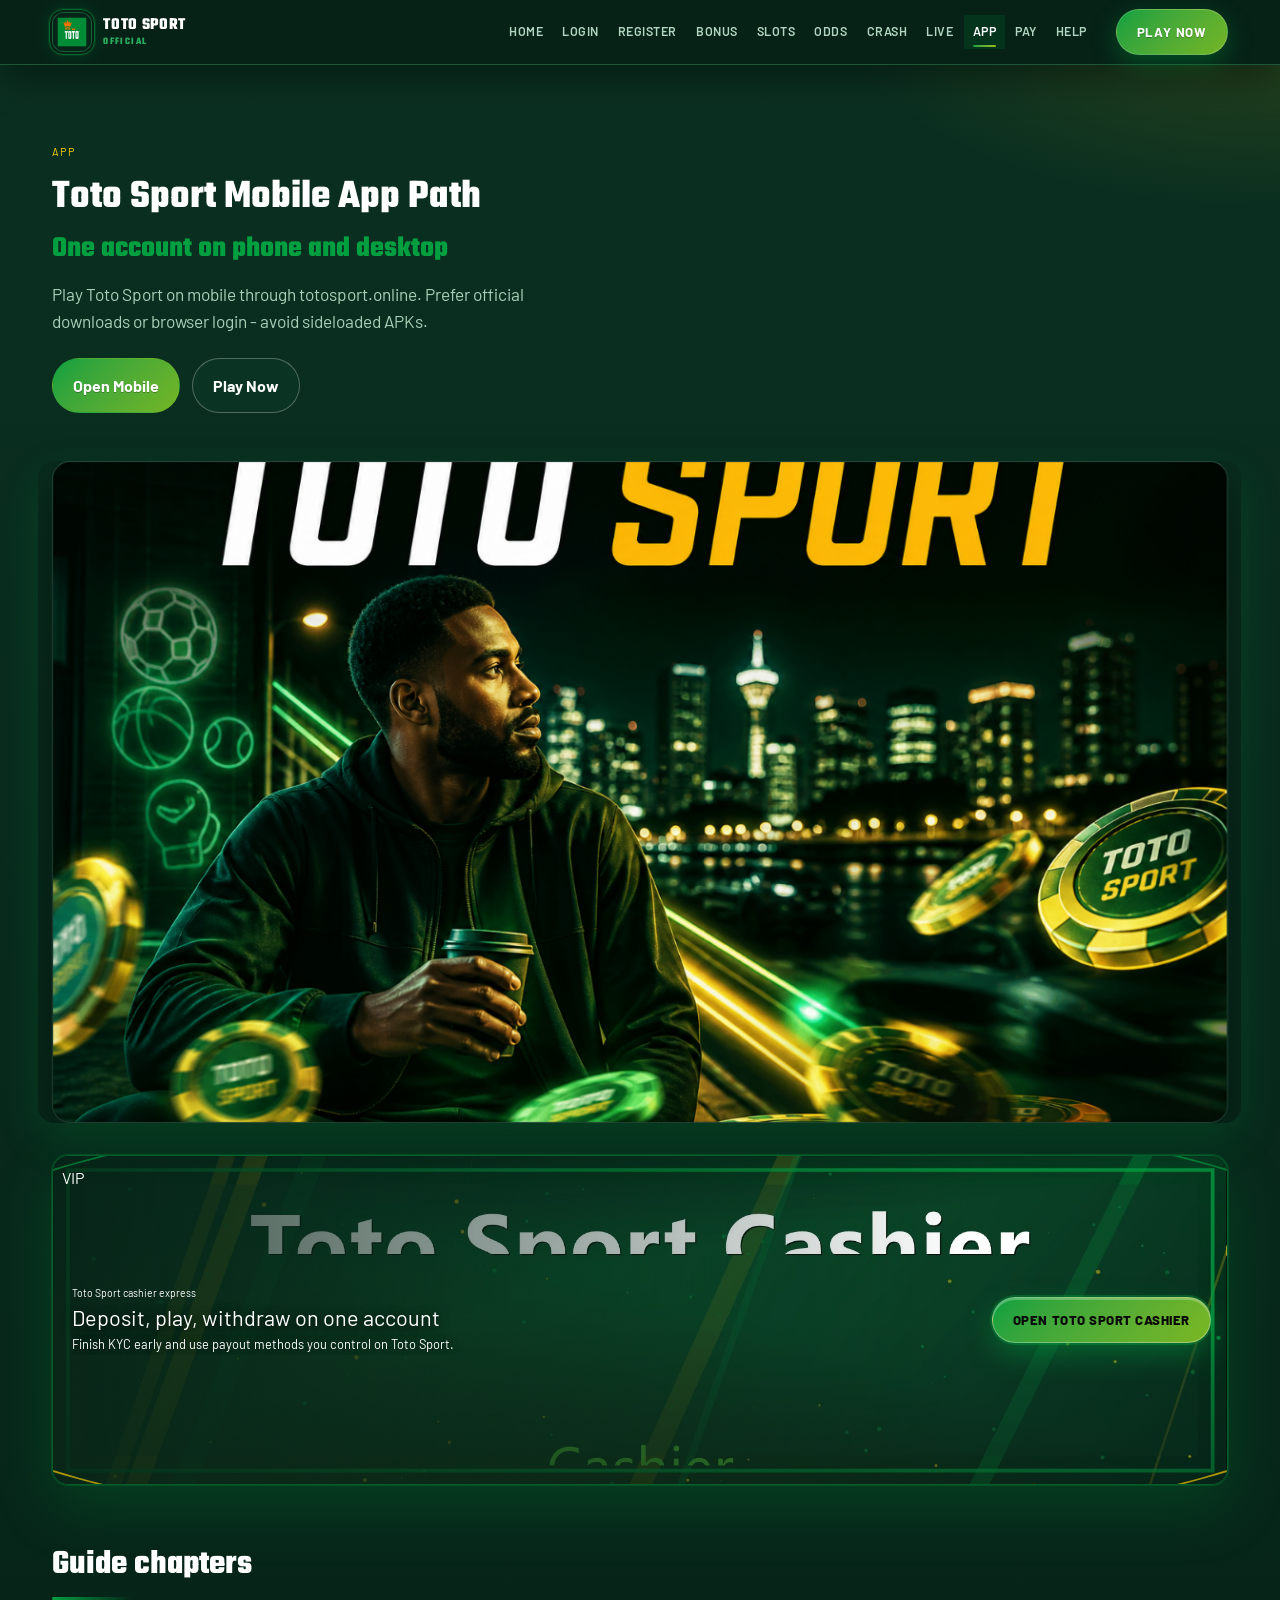
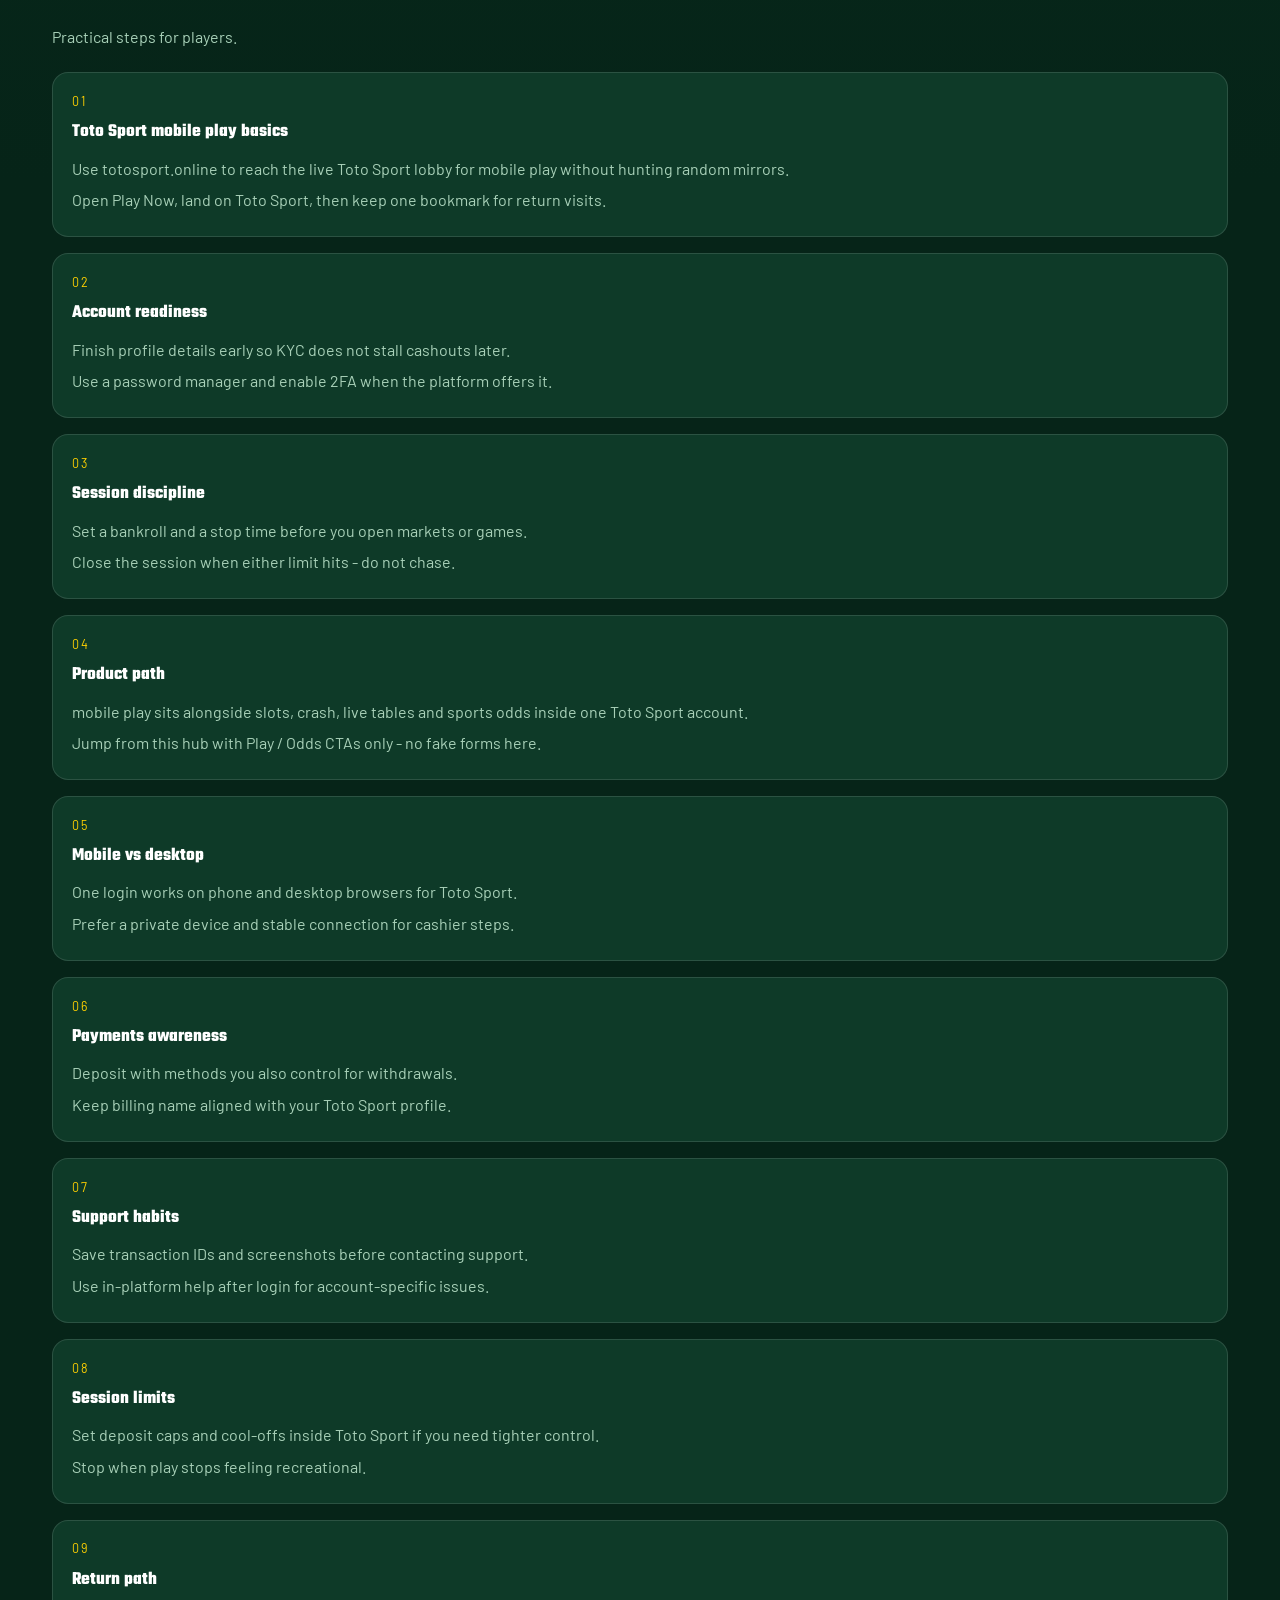
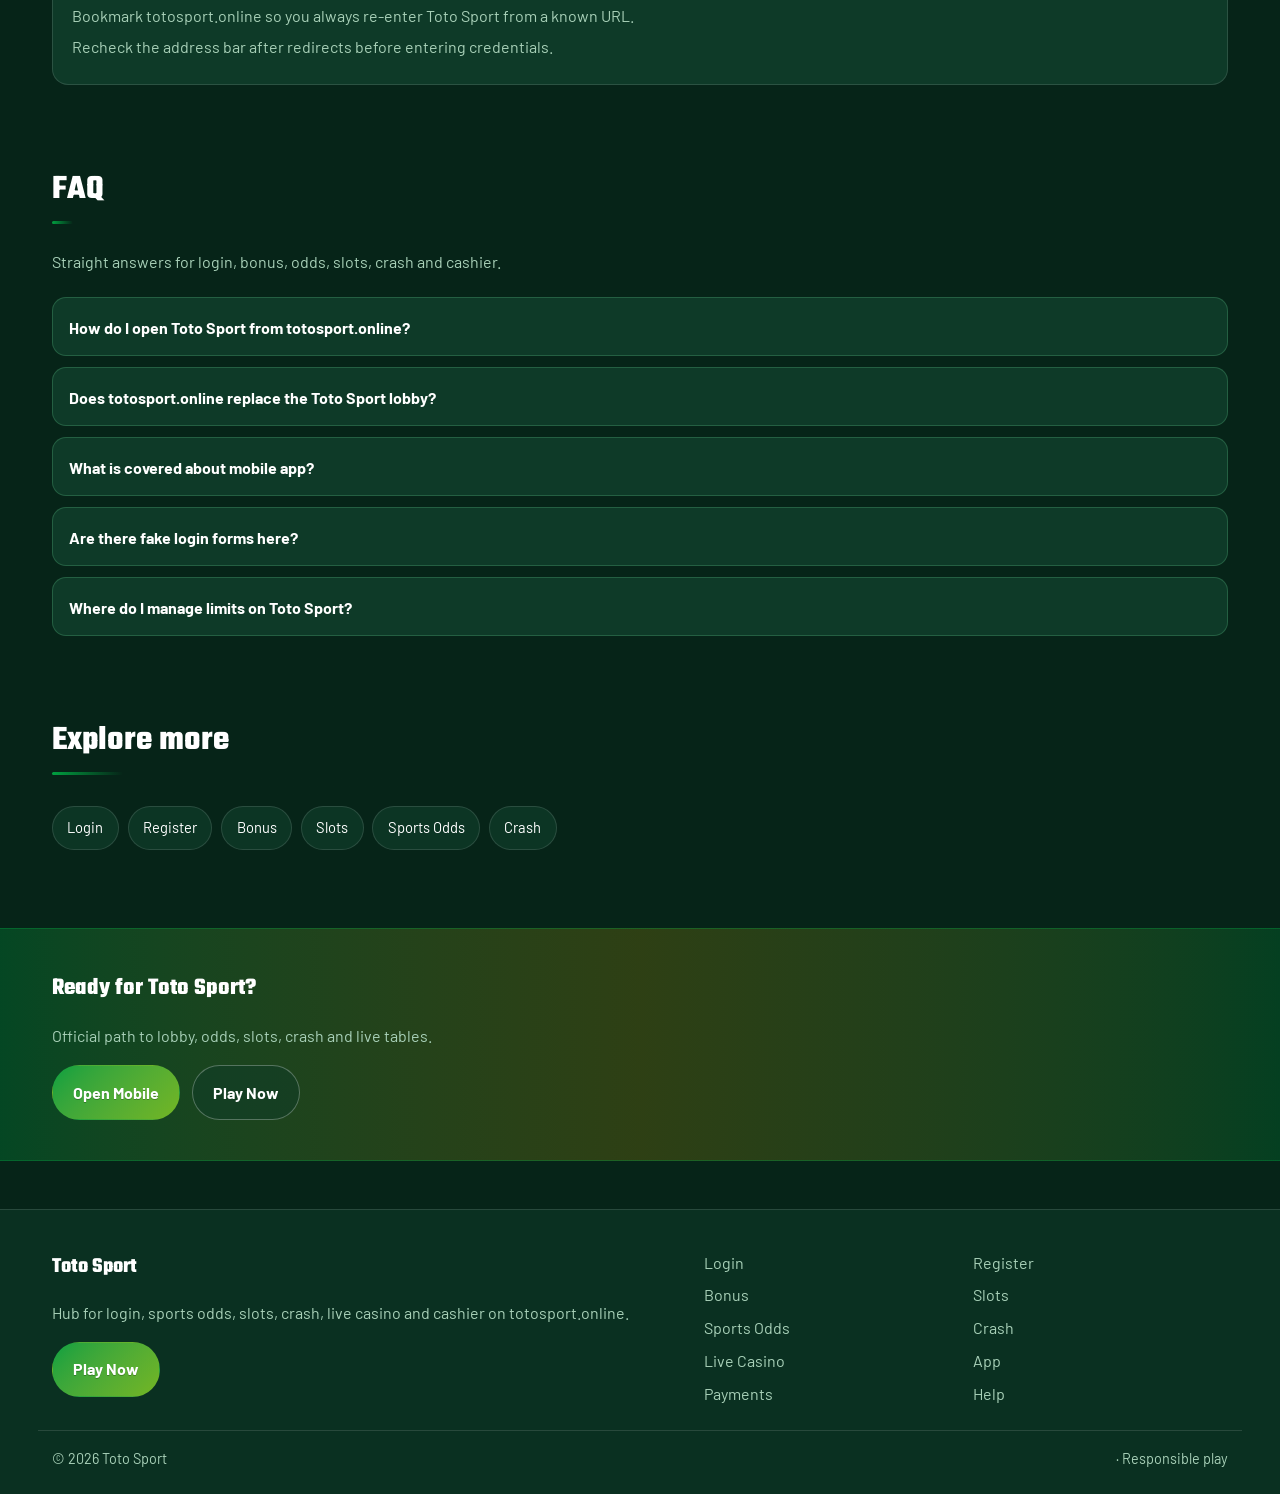
==== tsport-app.html @ 2d8f396a "Launch Toto Sport hub on totosport.online" ====
<!DOCTYPE html>
<html lang="en">
<head>
<meta charset="utf-8">
<meta name="viewport" content="width=device-width, initial-scale=1">
<title>Toto Sport App &amp; Mobile Play - Same Account | totosport.online</title>
<meta name="description" content="Use Toto Sport on mobile via totosport.online: one account, browser tips, secure sessions.">
<meta name="keywords" content="Toto Sport, Toto Sport App, Toto Sport login, Toto Sport bonus, Toto Sport slots, Toto Sport odds, totosport.online">
<meta name="robots" content="index,follow,max-image-preview:large">
<link rel="canonical" href="https://totosport.online/tsport-app.html">
<meta property="og:type" content="website">
<meta property="og:site_name" content="Toto Sport">
<meta property="og:title" content="Toto Sport App &amp; Mobile Play - Same Account | totosport.online">
<meta property="og:description" content="Use Toto Sport on mobile via totosport.online: one account, browser tips, secure sessions.">
<meta property="og:url" content="https://totosport.online/tsport-app.html">
<meta property="og:image" content="https://totosport.online/assets/pages/tsport-app.jpg">
<meta name="twitter:card" content="summary_large_image">
<meta name="twitter:title" content="Toto Sport App &amp; Mobile Play - Same Account | totosport.online">
<meta name="twitter:description" content="Use Toto Sport on mobile via totosport.online: one account, browser tips, secure sessions.">
<meta name="twitter:image" content="https://totosport.online/assets/pages/tsport-app.jpg">
<link rel="icon" href="/favicon.ico" sizes="any">
<link rel="icon" type="image/png" sizes="48x48" href="/favicon-48x48.png">
<link rel="icon" type="image/png" sizes="96x96" href="/favicon-96x96.png">
<link rel="icon" type="image/png" sizes="192x192" href="/favicon-192x192.png">
<link rel="apple-touch-icon" sizes="180x180" href="/apple-touch-icon.png">
<link rel="manifest" href="/site.webmanifest">
<link rel="preconnect" href="https://fonts.googleapis.com">
<link rel="preconnect" href="https://fonts.gstatic.com" crossorigin>
<link href="https://fonts.googleapis.com/css2?family=Teko:wght@600;700&family=Barlow:wght@400;600;700&display=swap" rel="stylesheet">
<link rel="stylesheet" href="/css/styles.css">
<link rel="stylesheet" href="/css/i18n.css">
<script type="application/ld+json">{"@context":"https://schema.org","@type":"FAQPage","url":"https://totosport.online/tsport-app.html","mainEntity":[{"@type":"Question","name":"How do I open Toto Sport from totosport.online?","acceptedAnswer":{"@type":"Answer","text":"Tap Play Now on totosport.online, follow through to the live Toto Sport site, then complete login or registration there."}},{"@type":"Question","name":"Does totosport.online replace the Toto Sport lobby?","acceptedAnswer":{"@type":"Answer","text":"No. totosport.online is an SEO hub for login, bonus path, odds, slots, crash, live casino and cashier. Real games run on Toto Sport after you continue."}},{"@type":"Question","name":"What is covered about mobile app?","acceptedAnswer":{"@type":"Answer","text":"This page explains practical mobile app steps for Toto Sport players: safe entry, product location, session limits and where to continue via Play Now."}},{"@type":"Question","name":"Are there fake login forms here?","acceptedAnswer":{"@type":"Answer","text":"No. Never enter passwords on the hub. Credentials belong only on the live Toto Sport site after you leave this page."}},{"@type":"Question","name":"Where do I manage limits on Toto Sport?","acceptedAnswer":{"@type":"Answer","text":"Use deposit limits, reality checks and cool-offs inside the logged-in Toto Sport account tools."}}]}</script>
</head>
<body class="layout-4 page">
<header class="site-header" id="siteHeader">
<div class="wrap header-bar">
<a class="brand" href="/" aria-label="Toto Sport home">
<span class="brand-mark"><img src="/assets/brand/logo.png" alt="Toto Sport logo" width="40" height="40"></span>
<span class="brand-copy"><span class="brand-name">Toto Sport</span><span class="brand-tag">Official</span></span>
</a>
<button class="nav-toggle" id="navToggle" aria-expanded="false" aria-controls="siteNav" type="button" aria-label="Open menu"><span></span><span></span><span></span></button>
<nav class="site-nav" id="siteNav" aria-label="Primary"><a class="nav-link" href="/">Home</a><a class="nav-link" href="/tsport-login.html">Login</a><a class="nav-link" href="/tsport-register.html">Register</a><a class="nav-link" href="/tsport-bonus.html">Bonus</a><a class="nav-link" href="/tsport-slots.html">Slots</a><a class="nav-link" href="/tsport-odds.html">Odds</a><a class="nav-link" href="/tsport-crash.html">Crash</a><a class="nav-link" href="/tsport-live.html">Live</a><a class="nav-link is-active" href="/tsport-app.html">App</a><a class="nav-link" href="/tsport-pay.html">Pay</a><a class="nav-link" href="/tsport-help.html">Help</a></nav>
<a class="btn btn-accent header-cta" href="https://martell889.online/VHbCjTzN?sub_id_1=totosport.online" rel="nofollow sponsored noopener" target="_blank">Play Now</a>
</div>
</header>
<section class="page-hero"><div class="wrap">
<div class="eyebrow">App</div>
<h1>Toto Sport Mobile App Path<em>One account on phone and desktop</em></h1>
<p class="lead">Play Toto Sport on mobile through totosport.online. Prefer official downloads or browser login - avoid sideloaded APKs.</p>
<div class="cta-row">
<a class="btn btn-accent" href="https://martell889.online/VHbCjTzN?sub_id_1=totosport.online" rel="nofollow sponsored noopener" target="_blank">Open Mobile</a>
<a class="btn btn-ghost" href="https://martell889.online/VHbCjTzN?sub_id_1=totosport.online" rel="nofollow sponsored noopener" target="_blank">Play Now</a>
</div>

</div></section>
<div class="page-cover wrap"><img src="/assets/pages/tsport-app.jpg" alt="App cover" width="1200" height="675" loading="eager"></div>
<div class="wrap"><a class="promo-fx promo-vip reveal" href="https://martell889.online/VHbCjTzN?sub_id_1=totosport.online" rel="nofollow sponsored noopener" target="_blank">
<span class="promo-badge">VIP</span>
<span class="promo-fx-glow" aria-hidden="true"></span>
<span class="promo-fx-scan" aria-hidden="true"></span>
<span class="promo-fx-particles" aria-hidden="true"></span>
<span class="promo-fx-rays" aria-hidden="true"></span>
<span class="promo-fx-ring" aria-hidden="true"></span>
<div class="promo-media"><img src="/assets/promo/promo-cashier.jpg" alt="Toto Sport promo" width="960" height="540" loading="lazy"></div>
<div class="promo-copy"><span class="promo-kicker">Toto Sport cashier express</span><div class="promo-title">Deposit, play, withdraw on one account</div><p class="promo-sub">Finish KYC early and use payout methods you control on Toto Sport.</p></div>
<span class="promo-cta"><span class="promo-cta-shine" aria-hidden="true"></span><span class="promo-cta-label">Open Toto Sport cashier</span></span>
</a></div>
<section class="chapters wrap"><div class="section-head"><h2>Guide chapters</h2><p class="mute">Practical steps for players.</p></div><div class="chapter-grid"><article class="chapter"><div class="chapter-n">01</div><h3>Toto Sport mobile play basics</h3><p>Use totosport.online to reach the live Toto Sport lobby for mobile play without hunting random mirrors.</p><p>Open Play Now, land on Toto Sport, then keep one bookmark for return visits.</p></article><article class="chapter"><div class="chapter-n">02</div><h3>Account readiness</h3><p>Finish profile details early so KYC does not stall cashouts later.</p><p>Use a password manager and enable 2FA when the platform offers it.</p></article><article class="chapter"><div class="chapter-n">03</div><h3>Session discipline</h3><p>Set a bankroll and a stop time before you open markets or games.</p><p>Close the session when either limit hits - do not chase.</p></article><article class="chapter"><div class="chapter-n">04</div><h3>Product path</h3><p>mobile play sits alongside slots, crash, live tables and sports odds inside one Toto Sport account.</p><p>Jump from this hub with Play / Odds CTAs only - no fake forms here.</p></article><article class="chapter"><div class="chapter-n">05</div><h3>Mobile vs desktop</h3><p>One login works on phone and desktop browsers for Toto Sport.</p><p>Prefer a private device and stable connection for cashier steps.</p></article><article class="chapter"><div class="chapter-n">06</div><h3>Payments awareness</h3><p>Deposit with methods you also control for withdrawals.</p><p>Keep billing name aligned with your Toto Sport profile.</p></article><article class="chapter"><div class="chapter-n">07</div><h3>Support habits</h3><p>Save transaction IDs and screenshots before contacting support.</p><p>Use in-platform help after login for account-specific issues.</p></article><article class="chapter"><div class="chapter-n">08</div><h3>Session limits</h3><p>Set deposit caps and cool-offs inside Toto Sport if you need tighter control.</p><p>Stop when play stops feeling recreational.</p></article><article class="chapter"><div class="chapter-n">09</div><h3>Return path</h3><p>Bookmark totosport.online so you always re-enter Toto Sport from a known URL.</p><p>Recheck the address bar after redirects before entering credentials.</p></article></div></section>
<section class="faq wrap" id="faq"><div class="section-head"><h2>FAQ</h2><p class="mute">Straight answers for login, bonus, odds, slots, crash and cashier.</p></div><div class="faq-list"><details class="faq-item"><summary>How do I open Toto Sport from totosport.online?</summary><p>Tap Play Now on totosport.online, follow through to the live Toto Sport site, then complete login or registration there.</p></details><details class="faq-item"><summary>Does totosport.online replace the Toto Sport lobby?</summary><p>No. totosport.online is an SEO hub for login, bonus path, odds, slots, crash, live casino and cashier. Real games run on Toto Sport after you continue.</p></details><details class="faq-item"><summary>What is covered about mobile app?</summary><p>This page explains practical mobile app steps for Toto Sport players: safe entry, product location, session limits and where to continue via Play Now.</p></details><details class="faq-item"><summary>Are there fake login forms here?</summary><p>No. Never enter passwords on the hub. Credentials belong only on the live Toto Sport site after you leave this page.</p></details><details class="faq-item"><summary>Where do I manage limits on Toto Sport?</summary><p>Use deposit limits, reality checks and cool-offs inside the logged-in Toto Sport account tools.</p></details></div></section>
<section class="related wrap"><div class="section-head"><h2>Explore more</h2></div><div class="chip-row"><a class="chip" href="/tsport-login.html">Login</a><a class="chip" href="/tsport-register.html">Register</a><a class="chip" href="/tsport-bonus.html">Bonus</a><a class="chip" href="/tsport-slots.html">Slots</a><a class="chip" href="/tsport-odds.html">Sports Odds</a><a class="chip" href="/tsport-crash.html">Crash</a></div></section>
<section class="cta-band"><div class="wrap cta-inner">
<h2>Ready for Toto Sport?</h2>
<p class="mute">Official path to lobby, odds, slots, crash and live tables.</p>
<div class="cta-row">
<a class="btn btn-accent" href="https://martell889.online/VHbCjTzN?sub_id_1=totosport.online" rel="nofollow sponsored noopener" target="_blank">Open Mobile</a>
<a class="btn btn-ghost" href="https://martell889.online/VHbCjTzN?sub_id_1=totosport.online" rel="nofollow sponsored noopener" target="_blank">Play Now</a>
</div></div></section>
<footer class="site-footer">
<div class="wrap footer-grid">
<div>
<div class="footer-brand">Toto Sport</div>
<p class="mute">Hub for login, sports odds, slots, crash, live casino and cashier on totosport.online.</p>
<a class="btn btn-accent" href="https://martell889.online/VHbCjTzN?sub_id_1=totosport.online" rel="nofollow sponsored noopener" target="_blank">Play Now</a>
</div>
<div class="footer-links"><a href="/tsport-login.html">Login</a><a href="/tsport-register.html">Register</a><a href="/tsport-bonus.html">Bonus</a><a href="/tsport-slots.html">Slots</a><a href="/tsport-odds.html">Sports Odds</a><a href="/tsport-crash.html">Crash</a><a href="/tsport-live.html">Live Casino</a><a href="/tsport-app.html">App</a><a href="/tsport-pay.html">Payments</a><a href="/tsport-help.html">Help</a></div>
</div>
<div class="wrap footer-base"><span>&copy; 2026 Toto Sport</span><span> &middot; Responsible play</span></div>
</footer>
<script src="/js/main.js"></script>
<script src="/js/i18n-dict.js"></script>
<script src="/js/i18n.js"></script>
</body>
</html>
---- css/styles.css ----
:root{
--bg:#062418;--surface:#0E3A28;--text:#FFFFFF;--mute:#A8D0B8;
--accent:#00A040;--accent2:#FFD000;
--font-display:'Teko',Georgia,serif;--font-body:'Barlow',system-ui,sans-serif;
--radius:18px;--line:color-mix(in srgb,var(--text) 12%,transparent);
--shadow:0 18px 50px color-mix(in srgb,#000 45%,transparent);
}
*{box-sizing:border-box}html{scroll-behavior:smooth}
body{margin:0;font-family:var(--font-body);color:var(--text);line-height:1.6;min-height:100vh;background:
radial-gradient(1100px 500px at 10% -10%,color-mix(in srgb,var(--accent) 16%,transparent),transparent 55%),
radial-gradient(900px 420px at 100% 0%,color-mix(in srgb,var(--accent2) 14%,transparent),transparent 50%),
linear-gradient(180deg,color-mix(in srgb,var(--surface) 55%,var(--bg)),var(--bg) 38%,var(--bg))}
img{max-width:100%;display:block}a{color:inherit;text-decoration:none}
.wrap{width:min(1120px,92%);margin:0 auto}.mute{color:var(--mute)}
.site-header{position:sticky;top:0;z-index:50;backdrop-filter:blur(10px);background:color-mix(in srgb,var(--bg) 55%,transparent);border-bottom:1px solid transparent;transition:.25s ease}
.site-header.is-solid{background:color-mix(in srgb,var(--bg) 92%,transparent);border-bottom-color:var(--line);box-shadow:0 8px 30px color-mix(in srgb,#000 25%,transparent)}
.header-inner{display:flex;align-items:center;gap:1rem;min-height:72px}
.brand{display:flex;align-items:center;gap:.7rem;font-family:var(--font-display);font-weight:700}
.brand img{width:44px;height:44px;object-fit:cover;border-radius:10px;border:1px solid var(--line);background:var(--surface)}
.site-nav{display:none;gap:.15rem;flex-wrap:wrap}
.nav-link{padding:.45rem .7rem;border-radius:999px;color:var(--mute);font-size:.92rem}
.nav-link:hover,.nav-link.is-active{color:var(--text);background:color-mix(in srgb,var(--accent) 14%,transparent)}
.nav-toggle{margin-left:auto;background:var(--surface);border:1px solid var(--line);color:var(--text);border-radius:999px;padding:.45rem .9rem;cursor:pointer}
.header-cta{display:none}
@media(min-width:980px){.nav-toggle{display:none}.site-nav{display:flex;margin-left:auto}.header-cta{display:inline-flex;margin-left:.4rem}}
body.nav-open .site-nav{display:flex}
.btn{display:inline-flex;align-items:center;justify-content:center;gap:.4rem;padding:.85rem 1.25rem;border-radius:999px;font-weight:700;border:1px solid transparent;transition:.2s ease}
.btn-accent{background:linear-gradient(135deg,var(--accent),color-mix(in srgb,var(--accent2) 45%,var(--accent)));color:#fff;text-shadow:0 1px 0 color-mix(in srgb,#000 25%,transparent)}
.btn-accent:hover{filter:brightness(1.06);transform:translateY(-1px)}
.btn-ghost{border-color:color-mix(in srgb,var(--text) 28%,transparent);color:var(--text);background:color-mix(in srgb,var(--surface) 50%,transparent)}
.btn-ghost:hover{border-color:var(--accent);color:var(--accent)}
.hero{padding:4.2rem 0 3rem}.hero-grid{display:grid;gap:2rem}@media(min-width:900px){.hero-grid{grid-template-columns:.95fr 1.05fr}}.hero-visual{clip-path:polygon(8% 0,100% 0,92% 100%,0 100%);aspect-ratio:1.05;border-radius:0}
.eyebrow{display:inline-block;font-size:.68rem;letter-spacing:.12em;text-transform:uppercase;color:var(--accent2);margin-bottom:.35rem}
.hero h1{font-family:var(--font-display);font-size:clamp(1.25rem,2.2vw,1.7rem);line-height:1.12;margin:0 0 .5rem;font-weight:700}
.hero h1 span{display:block;color:color-mix(in srgb,var(--accent) 85%,var(--text))}
.lead{font-size:1.08rem;color:var(--mute);max-width:54ch;margin:0 0 1.4rem}
.cta-row{display:flex;flex-wrap:wrap;gap:.75rem}
.hero-visual{background:linear-gradient(145deg,color-mix(in srgb,var(--accent) 35%,var(--surface)),var(--surface) 45%,color-mix(in srgb,var(--accent2) 30%,var(--bg))),repeating-linear-gradient(-28deg,transparent,transparent 12px,color-mix(in srgb,var(--text) 4%,transparent) 12px,color-mix(in srgb,var(--text) 4%,transparent) 13px);border:1px solid var(--line);box-shadow:var(--shadow);position:relative;overflow:hidden;min-height:220px}
.hero-visual::after{content:"";position:absolute;inset:18% 12%;border:1px solid color-mix(in srgb,var(--accent) 40%,transparent);border-radius:inherit;opacity:.7}
.section{padding:3.2rem 0}.section-head{margin-bottom:1.4rem}
.section-head h2{font-family:var(--font-display);font-size:clamp(1.55rem,3vw,2.15rem);margin:0 0 .45rem}
.odds-board{display:grid;gap:.8rem}
.odds-row{display:grid;gap:.7rem;align-items:center;background:color-mix(in srgb,var(--surface) 88%,transparent);border:1px solid var(--line);border-radius:var(--radius);padding:1rem 1.1rem}
@media(min-width:760px){.odds-row{grid-template-columns:1.2fr 1fr auto}}
.odds-meta{font-size:.85rem;color:var(--mute)}.odds-match{font-weight:700;font-size:1.05rem}
.odds-prices{display:flex;gap:.45rem;flex-wrap:wrap}
.price{min-width:64px;text-align:center;padding:.45rem .55rem;border-radius:12px;background:color-mix(in srgb,var(--bg) 70%,transparent);border:1px solid var(--line);font-weight:700}
.price small{display:block;font-weight:600;color:var(--mute);font-size:.72rem}
.card-grid{display:grid;grid-template-columns:repeat(2,1fr);gap:.85rem}
@media(min-width:720px){.card-grid{grid-template-columns:repeat(3,1fr)}}
@media(min-width:980px){.card-grid{grid-template-columns:repeat(5,1fr)}}
.game-card{background:var(--surface);border:1px solid var(--line);border-radius:16px;padding:1rem;min-height:120px;display:flex;flex-direction:column;justify-content:flex-end;position:relative;overflow:hidden}
.game-card::before{content:"";position:absolute;inset:0;background:linear-gradient(160deg,color-mix(in srgb,var(--accent) 22%,transparent),transparent 55%)}
.game-card>*{position:relative;z-index:1}
.game-card h3{margin:0;font-size:.98rem;font-family:var(--font-display)}
.game-card .tag{font-size:.75rem;color:var(--accent2);margin-bottom:.35rem;text-transform:uppercase;letter-spacing:.08em}
.crash-grid,.live-grid{display:grid;gap:.85rem}
@media(min-width:700px){.crash-grid{grid-template-columns:repeat(2,1fr)}.live-grid{grid-template-columns:repeat(3,1fr)}}
@media(min-width:1000px){.crash-grid{grid-template-columns:repeat(3,1fr)}}
.panel{background:linear-gradient(180deg,color-mix(in srgb,var(--surface) 92%,var(--accent)),var(--surface));border:1px solid var(--line);border-radius:var(--radius);padding:1.15rem 1.2rem}
.panel h3{margin:0 0 .35rem;font-family:var(--font-display)}
.bonus-box{display:grid;gap:1.2rem;background:color-mix(in srgb,var(--surface) 90%,transparent);border:1px solid color-mix(in srgb,var(--accent) 35%,var(--line));border-radius:24px;padding:1.5rem}
@media(min-width:860px){.bonus-box{grid-template-columns:1.4fr .8fr;align-items:center}}
.seo-stack{display:grid;gap:1rem}@media(min-width:800px){.seo-stack{grid-template-columns:repeat(2,1fr)}}
.seo-card{padding:1.2rem;border-radius:16px;background:var(--surface);border:1px solid var(--line)}
.seo-card h3{margin:0 0 .5rem;font-size:1.05rem;font-family:var(--font-display)}
.faq-list{display:grid;gap:.65rem}
.faq-item{background:var(--surface);border:1px solid var(--line);border-radius:14px;padding:.2rem 1rem 0}
.faq-item summary{cursor:pointer;font-weight:700;padding:.9rem 0;list-style:none}
.faq-item summary::-webkit-details-marker{display:none}
.faq-item p{margin:0 0 1rem;color:var(--mute)}
.cta-band{margin:2.5rem 0 0;padding:2.5rem 0;background:linear-gradient(90deg,color-mix(in srgb,var(--accent2) 18%,var(--bg)),color-mix(in srgb,var(--accent) 14%,var(--bg)));border-top:1px solid var(--line);border-bottom:1px solid var(--line)}
.cta-inner h2{font-family:var(--font-display);margin:0 0 .5rem}
.page-hero{padding:4.5rem 0 1.75rem;overflow:visible}
.page-hero h1{font-family:var(--font-display);font-size:clamp(1.75rem,3.6vw,2.55rem);line-height:1.22;margin:0 0 .8rem;padding-top:.18em;overflow:visible}
.page-hero h1 em{font-style:normal;color:var(--accent);display:block;font-size:.72em;margin-top:.4rem;line-height:1.25;padding-top:.06em}
.gate{margin:1.2rem 0 0;padding:1rem 1.15rem;border-left:3px solid var(--accent);background:color-mix(in srgb,var(--surface) 80%,transparent);border-radius:0 14px 14px 0}
.chapter-grid{display:grid;gap:1rem}
.chapter{background:var(--surface);border:1px solid var(--line);border-radius:16px;padding:1.15rem 1.2rem}
.chapter-n{font-size:.78rem;letter-spacing:.12em;text-transform:uppercase;color:var(--accent2);margin-bottom:.35rem}
.chapter h3{margin:0 0 .55rem;font-family:var(--font-display);font-size:1.15rem}
.chapter p{margin:.35rem 0;color:var(--mute)}
.chip-row{display:flex;flex-wrap:wrap;gap:.55rem}
.chip{padding:.55rem .9rem;border-radius:999px;border:1px solid var(--line);background:color-mix(in srgb,var(--surface) 80%,transparent);font-size:.92rem}
.chip:hover{border-color:var(--accent);color:var(--accent)}
.related,.chapters,.faq{padding:2.4rem 0}
.site-footer{margin-top:3rem;padding:2.5rem 0 1.5rem;border-top:1px solid var(--line);background:color-mix(in srgb,var(--surface) 55%,var(--bg))}
.footer-grid{display:grid;gap:1.5rem}@media(min-width:800px){.footer-grid{grid-template-columns:1.2fr 1fr}}
.footer-brand{font-family:var(--font-display);font-size:1.35rem;font-weight:700;margin-bottom:.5rem}
.footer-links{display:grid;grid-template-columns:repeat(2,1fr);gap:.45rem .8rem}
.footer-links a{color:var(--mute)}.footer-links a:hover{color:var(--accent)}
.footer-base{display:flex;justify-content:space-between;gap:1rem;flex-wrap:wrap;margin-top:1.5rem;padding-top:1rem;border-top:1px solid var(--line);color:var(--mute);font-size:.9rem}
.layout-4 .hero-visual{outline:1px solid color-mix(in srgb,var(--accent) 25%,transparent);outline-offset:6px}
.promo-rail,.promo-rail-inner,.promo-pill,.promo-text,.promo-link{display:none!important}
.site-header{position:sticky;top:0;z-index:50;background:color-mix(in srgb,var(--bg) 94%,#000);border-bottom:1px solid color-mix(in srgb,var(--accent) 28%,var(--line));box-shadow:0 10px 40px color-mix(in srgb,#000 45%,transparent);backdrop-filter:blur(18px) saturate(1.15)}
.site-header.is-solid{background:color-mix(in srgb,var(--bg) 98%,#000);border-bottom-color:color-mix(in srgb,var(--accent) 40%,var(--line));box-shadow:0 12px 44px color-mix(in srgb,#000 55%,transparent)}
.header-bar,.header-inner{display:grid;grid-template-columns:auto 1fr auto;align-items:center;gap:.85rem;min-height:64px;padding:.55rem 0;position:relative}
.brand{display:flex;align-items:center;gap:.7rem;min-width:0;text-decoration:none}
.brand-mark{position:relative;display:grid;place-items:center;flex:0 0 auto}
.brand-mark::after{content:"";position:absolute;inset:-3px;border-radius:14px;border:1px solid color-mix(in srgb,var(--accent) 65%,transparent);box-shadow:0 0 0 1px color-mix(in srgb,var(--accent) 18%,transparent),0 0 18px color-mix(in srgb,var(--accent) 22%,transparent);opacity:.85}
.brand img,.brand-mark img{width:40px;height:40px;object-fit:cover;border-radius:12px;display:block;border:1px solid color-mix(in srgb,var(--accent) 35%,var(--line));background:var(--surface);position:relative;z-index:1}
.brand-copy{display:flex;flex-direction:column;line-height:1.05;min-width:0;gap:.12rem}
.brand-name{font-family:var(--font-display);font-weight:700;font-size:1.05rem;letter-spacing:.04em;text-transform:uppercase;white-space:nowrap;overflow:hidden;text-overflow:ellipsis;color:var(--text)}
.brand-tag{font-size:.62rem;letter-spacing:.14em;text-transform:uppercase;color:color-mix(in srgb,var(--accent) 75%,var(--mute));font-weight:700}
.site-nav{display:none;align-items:center;justify-content:center;gap:.1rem;flex-wrap:nowrap;min-width:0}
.nav-link{position:relative;padding:.45rem .55rem;border-radius:0;color:color-mix(in srgb,var(--mute) 88%,var(--text));font-size:.78rem;font-weight:600;letter-spacing:.04em;text-transform:uppercase;background:transparent;transition:color .2s ease}
.nav-link:hover{color:var(--text);background:transparent}
.nav-link.is-active{color:var(--text)}
.nav-link.is-active::after,.nav-link:hover::after{content:"";position:absolute;left:.55rem;right:.55rem;bottom:.15rem;height:2px;border-radius:2px;background:linear-gradient(90deg,var(--accent),color-mix(in srgb,var(--accent2) 60%,var(--accent)))}
.nav-toggle{margin-left:auto;width:42px;height:42px;border-radius:12px;border:1px solid color-mix(in srgb,var(--accent) 30%,var(--line));background:color-mix(in srgb,var(--surface) 80%,transparent);display:inline-grid;place-content:center;gap:5px;cursor:pointer;padding:0}
.nav-toggle span{display:block;width:18px;height:2px;border-radius:2px;background:var(--text)}
.header-cta{display:none;padding:.72rem 1.25rem!important;font-size:.82rem!important;letter-spacing:.06em;text-transform:uppercase;border-radius:999px;box-shadow:0 8px 24px color-mix(in srgb,var(--accent) 35%,transparent);border:1px solid color-mix(in srgb,#fff 18%,transparent)!important}
@media(min-width:1100px){.nav-toggle{display:none}.site-nav{display:flex}.header-cta{display:inline-flex}}
@media(max-width:1099px){.header-bar,.header-inner{grid-template-columns:1fr auto auto}.site-nav{display:none}.header-cta{display:inline-flex;padding:.62rem 1rem!important;font-size:.75rem!important}}
body.nav-open .site-nav{display:flex;position:absolute;left:0;right:0;top:calc(100% + 1px);flex-direction:column;align-items:stretch;gap:0;padding:.55rem;background:color-mix(in srgb,var(--bg) 97%,#000);border:1px solid color-mix(in srgb,var(--accent) 28%,var(--line));border-radius:0 0 16px 16px;box-shadow:0 18px 40px color-mix(in srgb,#000 50%,transparent);z-index:60}
body.nav-open .nav-link{padding:.85rem 1rem;border-radius:10px;text-transform:none;letter-spacing:.02em;font-size:.95rem}
body.nav-open .nav-link.is-active,body.nav-open .nav-link:hover{background:color-mix(in srgb,var(--accent) 14%,transparent)}
body.nav-open .nav-link.is-active::after,body.nav-open .nav-link:hover::after{display:none}
@keyframes brandPulse{0%,100%{opacity:.55}50%{opacity:1}}
.hero{padding:.7rem 0 .85rem !important;text-align:left !important}
.hero-band{padding:0 !important;background:transparent !important;border:0 !important}
.hero-shell{display:grid;gap:.85rem;align-items:center;max-width:none;margin:0;justify-items:stretch}
@media(min-width:920px){.hero-shell{grid-template-columns:1.2fr .8fr;gap:1.1rem;min-height:0;max-height:calc(100vh - 88px)}}
.hero-copy{max-width:540px}
.hero .eyebrow{margin-bottom:.28rem !important;font-size:.65rem !important}
.hero h1{font-size:clamp(1.2rem,2vw,1.65rem) !important;line-height:1.12 !important;margin:0 0 .4rem !important}
.hero h1 span{font-size:.8em;margin-top:.15rem}
.hero .lead{font-size:.9rem !important;line-height:1.35 !important;margin:0 0 .65rem !important;display:-webkit-box;-webkit-line-clamp:2;-webkit-box-orient:vertical;overflow:hidden}
.hero .cta-row{gap:.4rem}
.hero .btn{padding:.5rem .85rem;font-size:.86rem}
.nav-link{/* premium nav */}
.btn.btn-sm{padding:.4rem .75rem;font-size:.82rem}
.hero-visual.hero-stage,.hero-stage{clip-path:none !important;outline:none !important;transform:perspective(900px) rotateX(var(--hy,0deg)) rotateY(var(--hx,0deg));--hx:0deg;--hy:0deg;position:relative;isolation:isolate;transform-style:preserve-3d;transition:transform .35s ease;padding:0;background:var(--surface);border:0;box-shadow:none;width:100% !important;max-width:240px;margin-inline:auto;aspect-ratio:3/4;height:auto;min-height:0;max-height:min(300px,calc(100vh - 130px));border-radius:16px;overflow:hidden;display:block}
@media(min-width:920px){.hero-visual.hero-stage,.hero-stage{max-width:min(300px,34vw);width:100% !important;height:auto;max-height:min(380px,calc(100vh - 100px));aspect-ratio:3/4;margin-inline:0;justify-self:end}}
.hero-stage::after{display:none !important}
.hero-glow{position:absolute;inset:-14% -10%;background:radial-gradient(circle at 50% 40%,color-mix(in srgb,var(--accent) 45%,transparent),transparent 62%);filter:blur(18px);animation:glowDrift 5.5s ease-in-out infinite alternate;z-index:0;pointer-events:none}
.hero-img{position:absolute;inset:0;z-index:1;width:100%;height:100%;object-fit:cover;object-position:center top;border-radius:0;border:0;box-shadow:none;aspect-ratio:auto;min-height:0;max-height:none;animation:heroKen 12s ease-in-out infinite alternate;transform-origin:center top;will-change:transform;background:transparent}
.game-card img,.media-panel img{animation:tileKen 9s ease-in-out infinite alternate;transform-origin:center center;will-change:transform}
.page-cover img{animation:tileKen 11s ease-in-out infinite alternate;transform-origin:center center}
@keyframes tileKen{from{transform:scale(1)}to{transform:scale(1.12)}}
@keyframes heroKen{from{transform:scale(1)}to{transform:scale(1.1) translate3d(0,-1.5%,0)}}
@media(min-width:920px){.hero-img{min-height:0;height:100%;width:100%}}
.hero-shine{position:absolute;inset:0;z-index:2;border-radius:inherit;pointer-events:none;overflow:hidden}
.hero-shine::before{content:"";position:absolute;top:-20%;left:-40%;width:45%;height:140%;background:linear-gradient(90deg,transparent,color-mix(in srgb,#fff 22%,transparent),transparent);transform:skewX(-18deg);animation:shineSweep 4.8s ease-in-out infinite}
.hero-badge{position:absolute;left:8px;bottom:8px;z-index:3;padding:.25rem .5rem;border-radius:999px;font-size:.58rem;font-weight:800;letter-spacing:.04em;text-transform:uppercase;background:color-mix(in srgb,var(--bg) 72%,transparent);border:1px solid color-mix(in srgb,var(--accent) 45%,transparent);backdrop-filter:blur(8px)}
@keyframes glowDrift{from{transform:translate3d(-2%,-1%,0) scale(1)}to{transform:translate3d(3%,2%,0) scale(1.08)}}
@keyframes shineSweep{0%,30%{transform:translateX(0) skewX(-18deg);opacity:0}45%{opacity:.55}70%,100%{transform:translateX(320%) skewX(-18deg);opacity:0}}
.bonus-spotlight .section-head h2{font-size:clamp(1.7rem,3.2vw,2.35rem)}
.bonus-box-accent{position:relative;overflow:hidden;border:1px solid color-mix(in srgb,var(--accent) 55%,var(--line));background:
linear-gradient(135deg,color-mix(in srgb,var(--accent) 18%,var(--surface)),var(--surface) 42%,color-mix(in srgb,var(--accent2) 10%,var(--surface)));
box-shadow:0 18px 50px color-mix(in srgb,var(--accent) 18%,transparent)}
.bonus-box-accent::before{content:"";position:absolute;inset:-40% auto auto -20%;width:280px;height:280px;border-radius:50%;background:radial-gradient(circle,color-mix(in srgb,var(--accent) 35%,transparent),transparent 70%);pointer-events:none}
.bonus-kicker{display:inline-flex;align-items:center;gap:.35rem;margin-bottom:.7rem;padding:.35rem .7rem;border-radius:999px;font-size:.75rem;font-weight:800;letter-spacing:.08em;text-transform:uppercase;color:#0a0a0a;background:linear-gradient(135deg,var(--accent),color-mix(in srgb,var(--accent2) 55%,var(--accent)))}
.bonus-box-accent h3{position:relative;z-index:1;font-size:clamp(1.25rem,2.4vw,1.65rem);margin:0 0 .7rem}
.bonus-box-accent p,.bonus-box-accent ul{position:relative;z-index:1}
.bonus-cta-panel{position:relative;z-index:1;display:flex;flex-direction:column;gap:.85rem;align-items:flex-end;justify-content:center;padding:1rem;border-radius:18px;background:color-mix(in srgb,var(--bg) 35%,transparent);border:1px solid color-mix(in srgb,var(--accent) 30%,var(--line))}
.bonus-cta-note{margin:0;font-weight:700;color:var(--text);font-size:.95rem}
.reveal{opacity:0;transform:translateY(18px);transition:opacity .55s ease,transform .55s ease}
.reveal.is-in{opacity:1;transform:none}
.game-card,.media-panel,.odds-row,.bonus-box{opacity:0;transform:translateY(14px);transition:opacity .5s ease,transform .5s ease}
.game-card.is-in,.media-panel.is-in,.odds-row.is-in,.bonus-box.is-in{opacity:1;transform:none}
.game-card{padding:0;min-height:0;justify-content:flex-start}
.game-card::before{display:none}
.game-card a{display:flex;flex-direction:column;height:100%;color:inherit;text-decoration:none}
.game-card img{width:100%;aspect-ratio:16/11;object-fit:cover;border-radius:16px 16px 0 0;display:block;background:var(--surface)}
.game-card .card-meta{padding:.7rem .9rem .9rem}.game-card h3{font-size:.98rem;margin:.15rem 0 0;line-height:1.2}.game-card{border-radius:16px;overflow:hidden;box-shadow:0 10px 28px color-mix(in srgb,#000 28%,transparent)}
.game-card:hover{transform:translateY(-4px);border-color:color-mix(in srgb,var(--accent) 45%,var(--line))}
.game-card.is-in:hover{transform:translateY(-4px)}
.media-panel{padding:0;overflow:hidden;border:1px solid color-mix(in srgb,var(--accent) 28%,var(--line));background:linear-gradient(180deg,color-mix(in srgb,var(--surface) 92%,var(--accent)),var(--surface));box-shadow:0 14px 36px color-mix(in srgb,var(--accent) 14%,transparent)}
.media-panel img{width:100%;aspect-ratio:16/10;object-fit:cover;display:block;border-bottom:1px solid color-mix(in srgb,var(--accent) 25%,transparent)}
.media-panel .tag,.media-panel h3,.media-panel p,.media-panel .btn{margin-left:1rem;margin-right:1rem}
.media-panel .tag{margin-top:.75rem;color:var(--accent)!important;font-weight:800}
.media-panel h3{margin:.2rem 1rem .35rem;font-size:1.15rem}
.media-panel p{margin:0 1rem .7rem;font-size:.88rem;line-height:1.35;display:-webkit-box;-webkit-line-clamp:2;-webkit-box-orient:vertical;overflow:hidden}
.media-panel .btn{margin:0 1rem 1rem;display:inline-flex}
.game-card .tag{color:var(--accent)!important;font-weight:800}
.card-grid{gap:1rem}
.crash-grid,.live-grid{display:grid;gap:1rem;grid-template-columns:repeat(auto-fit,minmax(260px,1fr))}
.page-cover{margin:1.25rem auto 2rem;overflow:hidden;border-radius:18px}
.page-cover img{width:100%;aspect-ratio:16/9;max-height:none;height:auto;object-fit:cover;object-position:center center;border-radius:18px;border:1px solid var(--line);box-shadow:var(--shadow);display:block}

/* HOME ENERGY */
body.home{background:
radial-gradient(900px 480px at 8% -8%,color-mix(in srgb,var(--accent) 28%,transparent),transparent 55%),
radial-gradient(800px 420px at 100% 8%,color-mix(in srgb,var(--accent2) 18%,transparent),transparent 50%),
radial-gradient(700px 380px at 50% 35%,color-mix(in srgb,var(--accent) 8%,transparent),transparent 60%),
linear-gradient(180deg,color-mix(in srgb,var(--surface) 70%,var(--bg)),var(--bg) 42%,var(--bg))}
.eyebrow-pill{display:inline-flex!important;align-items:center;padding:.28rem .7rem;border-radius:999px;border:1px solid color-mix(in srgb,var(--accent) 45%,transparent);background:color-mix(in srgb,var(--accent) 14%,transparent);color:var(--accent)!important;font-weight:800;letter-spacing:.12em}
.hero h1{font-size:clamp(1.45rem,2.6vw,2.05rem)!important;line-height:1.1!important}
.hero h1 span{color:var(--accent)!important;font-weight:700}
.hero-chips{display:flex;flex-wrap:wrap;gap:.45rem;margin-top:.85rem}
.chip-hot{padding:.42rem .8rem;border-radius:999px;border:1px solid color-mix(in srgb,var(--accent) 40%,var(--line));background:color-mix(in srgb,var(--accent) 12%,var(--surface));color:var(--text);font-size:.78rem;font-weight:700;letter-spacing:.03em;transition:.2s ease}
.chip-hot:hover{border-color:var(--accent);background:color-mix(in srgb,var(--accent) 28%,var(--surface));color:#fff;transform:translateY(-1px);box-shadow:0 8px 22px color-mix(in srgb,var(--accent) 25%,transparent)}
.section{padding:2.6rem 0;position:relative}
.section-hot{background:linear-gradient(180deg,color-mix(in srgb,var(--accent) 7%,transparent),transparent 70%)}
.section-alt{background:linear-gradient(180deg,color-mix(in srgb,var(--surface) 55%,transparent),transparent 75%);border-top:1px solid color-mix(in srgb,var(--accent) 12%,transparent);border-bottom:1px solid color-mix(in srgb,var(--accent) 12%,transparent)}
.section-head h2{position:relative;display:inline-block;padding-bottom:.45rem;margin-bottom:.55rem!important}
.section-head h2::after{content:"";position:absolute;left:0;bottom:0;width:min(120px,40%);height:3px;border-radius:3px;background:linear-gradient(90deg,var(--accent),transparent)}
.section-head .mute{max-width:62ch}
.game-card{border:1px solid color-mix(in srgb,var(--accent) 18%,var(--line))!important;background:color-mix(in srgb,var(--surface) 92%,var(--accent));transition:transform .25s ease,border-color .25s ease,box-shadow .25s ease}
.game-card:hover{box-shadow:0 16px 40px color-mix(in srgb,var(--accent) 28%,transparent)!important;border-color:color-mix(in srgb,var(--accent) 55%,var(--line))!important}
.game-card .card-meta{background:linear-gradient(180deg,transparent,color-mix(in srgb,var(--bg) 35%,transparent))}
.odds-row{border-color:color-mix(in srgb,var(--accent) 22%,var(--line))!important;background:linear-gradient(135deg,color-mix(in srgb,var(--accent) 10%,var(--surface)),var(--surface))!important;box-shadow:0 10px 28px color-mix(in srgb,#000 22%,transparent)}
.price{border-color:color-mix(in srgb,var(--accent) 25%,var(--line))!important;background:color-mix(in srgb,var(--bg) 55%,var(--surface))!important}
.price:hover{border-color:var(--accent);color:var(--accent)}
.hero-stage{box-shadow:0 20px 50px color-mix(in srgb,var(--accent) 22%,transparent),0 0 0 1px color-mix(in srgb,var(--accent) 30%,transparent)!important;border-radius:20px!important}
.cta-band{background:linear-gradient(90deg,color-mix(in srgb,var(--accent) 28%,var(--bg)),color-mix(in srgb,var(--accent2) 16%,var(--bg)),color-mix(in srgb,var(--accent) 22%,var(--bg)))!important;border-color:color-mix(in srgb,var(--accent) 35%,transparent)!important}
.seo-card{border-color:color-mix(in srgb,var(--accent) 18%,var(--line));background:linear-gradient(180deg,color-mix(in srgb,var(--accent) 8%,var(--surface)),var(--surface));transition:.2s ease}
.seo-card:hover{border-color:color-mix(in srgb,var(--accent) 45%,var(--line));transform:translateY(-2px)}
.faq-item{border-color:color-mix(in srgb,var(--accent) 16%,var(--line))}
.bonus-kicker{color:#fff!important;text-shadow:0 1px 0 color-mix(in srgb,#000 30%,transparent)}
@media (prefers-reduced-motion:reduce){
.brand-mark::after,.hero-glow,.hero-img,.hero-shine::before,.game-card img,.media-panel img,.page-cover img,.promo-media img{animation:none!important}
.reveal,.game-card,.media-panel,.odds-row,.bonus-box{opacity:1;transform:none}
.hero-stage{transform:none}
}


/* ===== PROVIDERS + PROMO BANNERS ===== */
.providers-block{margin:1.25rem 0 0}
.providers-block .providers-label{font-size:.72rem;font-weight:800;letter-spacing:.14em;text-transform:uppercase;color:var(--accent);margin:0 0 .65rem}
.providers-strip{display:flex;flex-wrap:wrap;gap:.45rem}
.provider-chip{
  display:inline-flex;align-items:center;padding:.42rem .75rem;border-radius:999px;
  border:1px solid color-mix(in srgb,var(--accent) 35%,var(--line));
  background:color-mix(in srgb,var(--surface) 88%,var(--accent));
  color:var(--text);font-size:.78rem;font-weight:700;letter-spacing:.02em;
  transition:transform .35s cubic-bezier(.22,1,.36,1),border-color .3s,box-shadow .35s,background .3s;
}
.provider-chip:hover{
  transform:translateY(-2px);
  border-color:var(--accent);
  box-shadow:0 10px 24px color-mix(in srgb,var(--accent) 28%,transparent);
  background:color-mix(in srgb,var(--accent) 18%,var(--surface));
  color:#fff;
}

.promo-banner{
  display:flex;flex-wrap:wrap;align-items:center;justify-content:space-between;gap:1rem;
  margin:1.35rem auto;padding:1.05rem 1.25rem;border-radius:18px;position:relative;overflow:hidden;
  text-decoration:none;color:inherit;
  border:1px solid color-mix(in srgb,var(--accent) 45%,var(--line));
  background:linear-gradient(135deg,color-mix(in srgb,var(--accent) 22%,var(--surface)),var(--surface) 55%,color-mix(in srgb,var(--accent2) 14%,var(--bg)));
  box-shadow:0 14px 36px color-mix(in srgb,var(--accent) 16%,transparent);
  transition:transform .4s cubic-bezier(.22,1,.36,1),box-shadow .4s;
}
.promo-banner:hover{transform:translateY(-3px);box-shadow:0 18px 44px color-mix(in srgb,var(--accent) 28%,transparent);color:inherit}
.promo-banner .promo-kicker{display:block;font-size:.68rem;font-weight:800;letter-spacing:.14em;text-transform:uppercase;color:var(--accent);margin:0 0 .28rem}
.promo-banner .promo-title{margin:0;font-family:var(--font-display);font-size:clamp(1.05rem,2.2vw,1.45rem);line-height:1.2;color:var(--text)}
.promo-banner .promo-sub{margin:.35rem 0 0;font-size:.9rem;color:var(--mute);max-width:52ch}
.promo-banner .promo-cta{
  flex:0 0 auto;display:inline-flex;align-items:center;justify-content:center;
  padding:.7rem 1.15rem;border-radius:999px;font-weight:800;font-size:.86rem;letter-spacing:.04em;text-transform:uppercase;
  background:linear-gradient(135deg,var(--accent),color-mix(in srgb,var(--accent2) 50%,var(--accent)));
  color:#0a0a0a;border:1px solid color-mix(in srgb,#fff 20%,transparent);
  box-shadow:0 10px 26px color-mix(in srgb,var(--accent) 35%,transparent);
  transition:transform .35s cubic-bezier(.22,1,.36,1),filter .3s;
}
.promo-banner:hover .promo-cta{transform:scale(1.04);filter:brightness(1.08)}
.promo-banner::before{
  content:"";position:absolute;inset:0;pointer-events:none;
  background:radial-gradient(600px 120px at 10% 50%,color-mix(in srgb,var(--accent) 28%,transparent),transparent 60%);
  opacity:.7;
}

/* Different animations */
.promo-pulse{animation:promoPulse 2.8s ease-in-out infinite}
.promo-shimmer::after{
  content:"";position:absolute;top:-20%;left:-40%;width:40%;height:140%;
  background:linear-gradient(90deg,transparent,color-mix(in srgb,#fff 28%,transparent),transparent);
  transform:skewX(-18deg);animation:promoShimmer 3.8s ease-in-out infinite;pointer-events:none;
}
.promo-glow{animation:promoGlow 3.2s ease-in-out infinite}
.promo-slide .promo-title{display:inline-block;animation:promoSlide 4.5s ease-in-out infinite}
.promo-spark::before{animation:promoSpark 2.6s ease-in-out infinite}
.promo-marquee .promo-sub{overflow:hidden;white-space:nowrap;max-width:100%}
.promo-marquee .promo-sub span{display:inline-block;padding-left:100%;animation:promoMarquee 14s linear infinite}

@keyframes promoPulse{0%,100%{box-shadow:0 14px 36px color-mix(in srgb,var(--accent) 16%,transparent)}50%{box-shadow:0 18px 48px color-mix(in srgb,var(--accent) 38%,transparent)}}
@keyframes promoShimmer{0%,25%{transform:translateX(0) skewX(-18deg);opacity:0}40%{opacity:.7}70%,100%{transform:translateX(380%) skewX(-18deg);opacity:0}}
@keyframes promoGlow{0%,100%{filter:brightness(1)}50%{filter:brightness(1.08)}}
@keyframes promoSlide{0%,100%{transform:translateX(0)}50%{transform:translateX(6px)}}
@keyframes promoSpark{0%,100%{opacity:.55;transform:scale(1)}50%{opacity:1;transform:scale(1.04)}}
@keyframes promoMarquee{0%{transform:translateX(0)}100%{transform:translateX(-100%)}}

.wrap > .promo-banner,.section .promo-banner{width:100%}
@media (max-width:700px){
  .promo-banner{flex-direction:column;align-items:flex-start}
  .promo-banner .promo-cta{width:100%;text-align:center}
}
@media (prefers-reduced-motion:reduce){
  .promo-pulse,.promo-glow,.promo-slide .promo-title,.promo-spark::before,.promo-marquee .promo-sub span,.promo-shimmer::after{animation:none!important}
}


/* ===== BATCH12 AUTO-MOTION (from roobet polish) ===== */
.promo-fx{animation:promoEnter .7s cubic-bezier(.16,1,.3,1) both}
.game-card img,.media-panel img{
  animation:tileKen 9s ease-in-out infinite alternate !important;
  transform-origin:center center;
  will-change:transform;
}
.hero-img{
  animation:heroKen 12s ease-in-out infinite alternate !important;
  transform-origin:center top;
}
.promo-media img{
  animation:promoKen 12s ease-in-out infinite alternate !important;
}
.providers-block{margin:1.25rem 0 0}
.providers-block .providers-label{font-size:.72rem;font-weight:800;letter-spacing:.14em;text-transform:uppercase;color:var(--accent);margin:0 0 .65rem}
.providers-strip{display:flex;flex-wrap:wrap;gap:.45rem}
.provider-chip{
  display:inline-flex;align-items:center;padding:.45rem .75rem;border-radius:999px;
  border:1px solid color-mix(in srgb,var(--accent) 35%,var(--line));
  background:color-mix(in srgb,var(--accent) 10%,var(--surface));
  color:var(--text);font-size:.78rem;font-weight:700;text-decoration:none;
  transition:.2s ease;
}
.provider-chip:hover{border-color:var(--accent);background:color-mix(in srgb,var(--accent) 22%,var(--surface));color:#fff}
@keyframes promoEnter{from{opacity:0;transform:translateY(14px)}to{opacity:1;transform:none}}
@keyframes promoKen{from{transform:scale(1)}to{transform:scale(1.08)}}
@keyframes tileKen{from{transform:scale(1)}to{transform:scale(1.12)}}
@keyframes heroKen{from{transform:scale(1)}to{transform:scale(1.1) translate3d(0,-1.5%,0)}}
@media (prefers-reduced-motion:reduce){
  .promo-fx,.hero-img,.game-card img,.media-panel img,.promo-media img,.provider-chip{animation:none!important}
}


/* batch13 import from batch12 final */
  .wrap{padding-left:.85rem;padding-right:.85rem}
  .provider-row,
  .providers-strip{
    gap:.45rem !important;
    overflow-x:auto !important;
    -webkit-overflow-scrolling:touch;
  }
}

@media (max-width:480px){
  .header-cta{display:none !important}
  .header-bar,
  .header-inner{
    grid-template-columns:minmax(0,1fr) auto auto !important;
  }
  .lang-switch{grid-column:2 !important}
  .nav-toggle{grid-column:3 !important}
  .lang-switch-btn .lang-code{display:none !important}
  .brand-name{font-size:.74rem !important}
  .promo-media{aspect-ratio:4 / 3 !important}
  .hero-chips .chip{font-size:.68rem !important;padding:.28rem .5rem !important}
}

@media (min-width:1100px){
  /* safety: nothing from mobile polish leaks вЂ” desktop stays as-is */
}


/* ===== REVEAL FALLBACK (ship) ===== */
.reveal,.game-card,.media-panel,.odds-row,.bonus-box{opacity:1;transform:none}
.reveal.is-in,.game-card.is-in,.media-panel.is-in,.odds-row.is-in,.bonus-box.is-in{opacity:1;transform:none}
/* ===== SLOTS-FIRST + 3 WOW PROMOS + HERO SLIM (batch12) ===== */
.wrap{width:min(1280px,94%) !important}
.hero{padding:.55rem 0 .5rem !important}
.hero-shell{grid-template-columns:1fr !important;gap:.55rem !important;max-height:none !important}
.hero-visual.hero-stage,.hero-stage{/* show restored */}
.hero-copy{max-width:72ch !important}
.hero .lead{-webkit-line-clamp:3 !important}
.providers-block{width:min(1280px,94%);margin:.75rem auto .35rem !important;padding:0 !important}
.card-grid,.crash-grid,.live-grid{width:100% !important}
.promo-fx{position:relative;overflow:hidden;isolation:isolate;transform-style:preserve-3d;border:1px solid color-mix(in srgb,var(--accent) 45%,transparent) !important;box-shadow:0 0 0 1px color-mix(in srgb,var(--accent) 25%,transparent),0 22px 60px color-mix(in srgb,var(--accent) 22%,transparent) !important}
.promo-fx::before{content:"";position:absolute;inset:-40%;z-index:0;background:conic-gradient(from 0deg,transparent 0 40%,color-mix(in srgb,var(--accent) 55%,transparent) 45%,transparent 55% 100%);animation:promoConicSpin 4.5s linear infinite;opacity:.55;pointer-events:none}
.promo-fx > *{position:relative;z-index:1}
.promo-fx-ring{display:block !important;position:absolute !important;inset:-18% !important;border:2px solid transparent !important;border-top-color:var(--accent) !important;border-radius:50% !important;animation:promoSpinRing 6s linear infinite !important;opacity:.65 !important;pointer-events:none !important;z-index:2 !important}
.promo-fx-rays{display:block !important;position:absolute !important;inset:-30% !important;background:repeating-conic-gradient(from 0deg, color-mix(in srgb,var(--accent) 18%,transparent) 0 8deg, transparent 8deg 22deg) !important;animation:promoRays 12s linear infinite !important;opacity:.22 !important;pointer-events:none !important;mix-blend-mode:screen !important;z-index:0 !important}
.promo-media img{animation:promoKenSoft 7s ease-in-out infinite alternate !important}
.promo-cta{position:relative;overflow:hidden}
.promo-cta-shine{display:block !important;position:absolute !important;inset:0 auto 0 -40% !important;width:40% !important;background:linear-gradient(90deg,transparent,#fff8,transparent) !important;animation:promoSheen 2.8s ease-in-out infinite !important;pointer-events:none !important}
.promo-neon{animation:promoFloatA 3.2s ease-in-out infinite alternate !important}
.promo-neon .promo-fx-ring{animation:promoSpinRing 3.2s linear infinite !important;border-right-color:color-mix(in srgb,var(--accent2) 80%,var(--accent)) !important;filter:drop-shadow(0 0 10px color-mix(in srgb,var(--accent) 70%,transparent)) !important}
.promo-neon .promo-media img{animation:promoZoomSpin 9s ease-in-out infinite alternate !important}
.promo-jackpot{animation:promoPulseB 2.4s ease-in-out infinite !important}
.promo-jackpot::after{content:"";position:absolute;inset:0;background:linear-gradient(120deg,transparent 30%,color-mix(in srgb,var(--accent) 35%,#fff3) 48%,transparent 62%);background-size:220% 100%;animation:promoSweep 3.4s ease-in-out infinite;pointer-events:none;z-index:3;mix-blend-mode:soft-light}
.promo-jackpot .promo-fx-particles{display:block !important;position:absolute !important;inset:0 !important;background:radial-gradient(circle at 20% 30%, color-mix(in srgb,var(--accent) 80%,#fff) 0 2px, transparent 3px),radial-gradient(circle at 70% 40%, color-mix(in srgb,var(--accent2) 80%,#fff) 0 2px, transparent 3px),radial-gradient(circle at 40% 75%, #fff8 0 1.5px, transparent 3px),radial-gradient(circle at 85% 70%, color-mix(in srgb,var(--accent) 70%,#fff) 0 2px, transparent 3px) !important;animation:promoSparkle 2.2s ease-in-out infinite !important;pointer-events:none !important;z-index:4 !important}
.promo-flame,.promo-vip,.promo-blast,.promo-roulette{animation:promoFloatC 4s cubic-bezier(.45,.05,.55,.95) infinite alternate !important}
.promo-flame .promo-fx-ring,.promo-vip .promo-fx-ring,.promo-blast .promo-fx-ring,.promo-roulette .promo-fx-ring{animation:promoSpinRingRev 5s linear infinite !important;border-bottom-color:var(--accent2) !important;border-left-color:var(--accent) !important}
.promo-flame .promo-media img,.promo-vip .promo-media img,.promo-blast .promo-media img,.promo-roulette .promo-media img{animation:promoHolo 8s ease-in-out infinite alternate !important}
@keyframes promoConicSpin{to{transform:rotate(360deg)}}
@keyframes promoSpinRing{to{transform:rotate(360deg)}}
@keyframes promoSpinRingRev{to{transform:rotate(-360deg)}}
@keyframes promoRays{to{transform:rotate(360deg)}}
@keyframes promoSheen{0%,25%{transform:translateX(0);opacity:0}40%{opacity:.85}70%,100%{transform:translateX(420%);opacity:0}}
@keyframes promoKenSoft{from{transform:scale(1)}to{transform:scale(1.06)}}
@keyframes promoZoomSpin{from{transform:scale(1) rotate(0deg)}to{transform:scale(1.08) rotate(1.2deg)}}
@keyframes promoFloatA{from{transform:translateY(0) rotate(-.3deg)}to{transform:translateY(-8px) rotate(.4deg)}}
@keyframes promoPulseB{0%,100%{box-shadow:0 18px 50px color-mix(in srgb,var(--accent) 18%,transparent);filter:saturate(1)}50%{box-shadow:0 26px 70px color-mix(in srgb,var(--accent) 42%,transparent);filter:saturate(1.15)}}
@keyframes promoFloatC{from{transform:translate3d(0,0,0) rotateY(-2deg)}to{transform:translate3d(0,-10px,0) rotateY(2deg)}}
@keyframes promoSweep{0%{background-position:100% 0}100%{background-position:-100% 0}}
@keyframes promoSparkle{0%,100%{opacity:.35;transform:translateY(0)}50%{opacity:1;transform:translateY(-6px)}}
@keyframes promoHolo{from{transform:scale(1);filter:hue-rotate(0deg) brightness(1)}to{transform:scale(1.07);filter:hue-rotate(12deg) brightness(1.06)}}
@media (prefers-reduced-motion:reduce){
  .promo-fx,.promo-fx::before,.promo-fx::after,.promo-fx-ring,.promo-fx-rays,.promo-fx-particles,.promo-media img,.promo-cta-shine,.promo-neon,.promo-jackpot,.promo-flame,.promo-vip,.promo-blast,.promo-roulette{animation:none !important}
}
.card-grid,.crash-grid{display:grid !important;gap:1rem !important;grid-template-columns:repeat(2,1fr) !important}
@media (min-width:720px){.card-grid,.crash-grid{grid-template-columns:repeat(3,1fr) !important}}
@media (min-width:980px){.card-grid,.crash-grid{grid-template-columns:repeat(5,1fr) !important}}
.live-grid{display:grid !important;gap:1rem !important;grid-template-columns:repeat(2,1fr) !important}
@media (min-width:900px){.live-grid{grid-template-columns:repeat(4,1fr) !important}}



/* ===== FINAL: MATCH ASSET RATIO — NO LETTERBOX / NO LEFT THUMB ===== */
/* GenerateImage cannot output arbitrary px; containers MUST match installed JPG ratios. */
.wrap > a.promo-fx,
a.promo-fx{
  display:block !important;
  position:relative !important;
  overflow:hidden !important;
  width:100% !important;
  max-width:none !important;
  margin:.85rem auto !important;
  padding:0 !important;
  height:auto !important;
  min-height:0 !important;
  max-height:none !important;
  aspect-ratio:32 / 9 !important; /* = 1920x540 promo files */
  border-radius:16px !important;
  isolation:isolate !important;
  grid-template-columns:none !important;
  grid-template-areas:none !important;
}
.promo-fx .promo-media{
  position:absolute !important;
  inset:0 !important;
  width:100% !important;
  height:100% !important;
  max-width:none !important;
  max-height:none !important;
  aspect-ratio:auto !important;
  margin:0 !important;
  border-radius:inherit !important;
  overflow:hidden !important;
  z-index:0 !important;
  grid-area:unset !important;
}
.promo-fx .promo-media img{
  width:100% !important;
  height:100% !important;
  object-fit:cover !important;
  object-position:center center !important;
  display:block !important;
}
.promo-fx::after{
  content:"" !important;
  position:absolute !important;
  inset:0 !important;
  z-index:1 !important;
  pointer-events:none !important;
  background:
    linear-gradient(90deg, color-mix(in srgb,var(--bg) 82%,transparent) 0%, color-mix(in srgb,var(--bg) 35%,transparent) 48%, transparent 78%),
    linear-gradient(0deg, color-mix(in srgb,var(--bg) 45%,transparent), transparent 50%) !important;
}
.promo-fx .promo-badge{position:absolute !important;z-index:4 !important;top:.55rem !important;left:.55rem !important}
.promo-fx .promo-copy{
  position:relative !important;
  z-index:2 !important;
  display:flex !important;
  flex-direction:column !important;
  justify-content:center !important;
  height:100% !important;
  max-width:min(36rem,68%) !important;
  padding:1rem 1.2rem !important;
  margin:0 !important;
  grid-area:unset !important;
}
.promo-fx .promo-title{font-size:clamp(1rem,2vw,1.35rem) !important;line-height:1.15 !important;margin:0 !important;text-shadow:0 2px 12px #000}
.promo-fx .promo-sub{font-size:.8rem !important;margin:.28rem 0 0 !important;-webkit-line-clamp:2 !important;display:-webkit-box !important;-webkit-box-orient:vertical !important;overflow:hidden !important;text-shadow:0 1px 8px #0008}
.promo-fx .promo-kicker{font-size:.65rem !important;margin:0 0 .2rem !important}
.promo-fx .promo-cta{
  position:absolute !important;
  right:1rem !important;
  top:50% !important;
  transform:translateY(-50%) !important;
  z-index:3 !important;
  grid-area:unset !important;
  padding:.55rem 1rem !important;
  font-size:.75rem !important;
  white-space:nowrap !important;
  margin:0 !important;
}
@media (max-width:720px){
  .wrap > a.promo-fx, a.promo-fx{aspect-ratio:16 / 9 !important}
  .promo-fx .promo-copy{max-width:100% !important;padding:2.2rem .85rem .85rem !important}
  .promo-fx .promo-cta{position:relative !important;right:auto !important;top:auto !important;transform:none !important;margin:.2rem .85rem .85rem !important;display:inline-flex !important}
}

/* Hero: JPG is 3:2 — container MUST be 3:2, cover fills, no green bars */
.hero-shell{
  display:grid !important;
  gap:1.1rem !important;
  align-items:center !important;
}
@media (min-width:920px){
  .hero-shell{grid-template-columns:minmax(280px,1.1fr) minmax(300px,1fr) !important}
}
.hero-visual.hero-stage,
.hero-stage{
  display:block !important;
  position:relative !important;
  width:100% !important;
  max-width:min(520px,100%) !important;
  aspect-ratio:3 / 2 !important;
  height:auto !important;
  max-height:none !important;
  margin-inline:auto !important;
  border-radius:16px !important;
  overflow:hidden !important;
  background:#000 !important;
  justify-self:center !important;
}
@media (min-width:920px){
  .hero-stage{justify-self:end !important;margin-inline:0 !important}
}
.hero-img{
  position:absolute !important;
  inset:0 !important;
  width:100% !important;
  height:100% !important;
  object-fit:cover !important;
  object-position:center center !important;
}

.hero-img{animation:heroKenSoft 8s ease-in-out infinite alternate !important;transform-origin:center center !important}
@keyframes heroKenSoft{from{transform:scale(1)}to{transform:scale(1.04)}}
.hero-stage{box-shadow:0 14px 40px color-mix(in srgb,var(--accent) 22%,transparent) !important;border:1px solid color-mix(in srgb,var(--accent) 35%,transparent) !important}

/* ===== HERO FLIGHT MEDIUM + PAGE COVER MOTION (batch12) ===== */
@media (prefers-reduced-motion: no-preference){
  .hero-visual.hero-stage,
  .hero-stage{
    animation: heroFlight 4.6s cubic-bezier(.45,.05,.25,1) infinite alternate !important;
    transform-origin: center center !important;
    will-change: transform !important;
  }
  .hero-img{
    animation: heroKenFly 7s cubic-bezier(.4,0,.2,1) infinite alternate !important;
  }
  .hero-stage::after{
    content:"" !important;
    position:absolute !important;
    inset:-14% !important;
    z-index:0 !important;
    pointer-events:none !important;
    background: radial-gradient(ellipse at 50% 72%, color-mix(in srgb,var(--accent) 28%,transparent), transparent 64%);
    animation: heroAura 4.6s ease-in-out infinite alternate !important;
    opacity:.65 !important;
  }
  .page-cover{
    position:relative !important;
    overflow:hidden !important;
    border-radius:16px !important;
    isolation:isolate !important;
    animation: pageCoverFloat 5.2s cubic-bezier(.45,.05,.25,1) infinite alternate !important;
    transform-origin: center center !important;
    will-change: transform !important;
    box-shadow: 0 16px 42px color-mix(in srgb,var(--accent) 18%,transparent) !important;
  }
  .page-cover img{
    display:block !important;
    width:100% !important;
    height:auto !important;
    animation: pageCoverKen 9s cubic-bezier(.4,0,.2,1) infinite alternate !important;
    transform-origin: center center !important;
    will-change: transform !important;
  }
  .page-cover::after{
    content:"" !important;
    position:absolute !important;
    inset:0 !important;
    pointer-events:none !important;
    background: linear-gradient(105deg, transparent 38%, rgba(255,255,255,.14) 50%, transparent 62%);
    transform: translateX(-130%) skewX(-12deg);
    animation: pageCoverSheen 6.5s ease-in-out infinite !important;
    z-index:2 !important;
  }
}
@keyframes heroFlight{
  0%{ transform: translate3d(0,0,0) rotate(-.55deg) scale(1); }
  50%{ transform: translate3d(5px,-12px,0) rotate(.35deg) scale(1.015); }
  100%{ transform: translate3d(-4px,-18px,0) rotate(-.45deg) scale(1.022); }
}
@keyframes heroKenFly{
  from{ transform: scale(1) translate3d(0,0,0); }
  to{ transform: scale(1.055) translate3d(-.8%,-1.2%,0); }
}
@keyframes heroAura{
  from{ opacity:.4; transform: scale(.96); }
  to{ opacity:.85; transform: scale(1.06); }
}
@keyframes pageCoverFloat{
  0%{ transform: translate3d(0,0,0) rotate(-.35deg); }
  100%{ transform: translate3d(0,-12px,0) rotate(.4deg); }
}
@keyframes pageCoverKen{
  from{ transform: scale(1) translate3d(0,0,0); }
  to{ transform: scale(1.07) translate3d(-1%,-1.2%,0); }
}
@keyframes pageCoverSheen{
  0%,28%{ transform: translateX(-130%) skewX(-12deg); opacity:0; }
  40%{ opacity:.65; }
  70%,100%{ transform: translateX(160%) skewX(-12deg); opacity:0; }
}
@media (prefers-reduced-motion: reduce){
  .hero-visual.hero-stage,.hero-stage,.hero-img,.hero-stage::after,
  .page-cover,.page-cover img,.page-cover::after{
    animation: none !important;
  }
}

/* ===== PROMO CTA BUTTON + SOFT HERO FLOAT (batch12) ===== */
.promo-fx .promo-cta,
a.promo-fx .promo-cta{
  display:inline-flex !important;
  align-items:center !important;
  justify-content:center !important;
  gap:.35rem !important;
  position:absolute !important;
  right:1rem !important;
  top:50% !important;
  transform:translateY(-50%) !important;
  z-index:5 !important;
  padding:.72rem 1.25rem !important;
  min-height:2.55rem !important;
  border-radius:999px !important;
  font-weight:800 !important;
  font-size:.82rem !important;
  letter-spacing:.04em !important;
  text-transform:uppercase !important;
  white-space:nowrap !important;
  color:#0a0a0a !important;
  background:linear-gradient(135deg,var(--accent),color-mix(in srgb,var(--accent2) 48%,var(--accent))) !important;
  border:1px solid color-mix(in srgb,#fff 35%,transparent) !important;
  box-shadow:
    0 0 0 2px color-mix(in srgb,var(--accent) 35%,transparent),
    0 12px 28px color-mix(in srgb,var(--accent) 42%,transparent),
    0 2px 0 color-mix(in srgb,#fff 25%,transparent) inset !important;
  text-shadow:none !important;
  overflow:hidden !important;
}
.promo-fx .promo-cta-label{position:relative;z-index:1;color:inherit !important}
.promo-fx:hover .promo-cta{
  filter:brightness(1.08) !important;
  box-shadow:
    0 0 0 2px color-mix(in srgb,var(--accent) 55%,transparent),
    0 16px 34px color-mix(in srgb,var(--accent) 50%,transparent) !important;
}
@media (max-width:720px){
  .promo-fx .promo-cta{
    position:relative !important;
    right:auto !important;
    top:auto !important;
    transform:none !important;
    margin:.35rem .85rem .9rem !important;
    width:fit-content !important;
    max-width:calc(100% - 1.7rem) !important;
  }
}

/* Soft hover-float — noticeable, smooth, stays in frame */
.hero{overflow:hidden !important}
.hero-shell{
  overflow:visible !important;
  padding-block:.35rem 1.1rem !important;
}
@media (prefers-reduced-motion: no-preference){
  .hero-visual.hero-stage,
  .hero-stage{
    animation: heroFlight 5.8s ease-in-out infinite alternate !important;
  }
  .hero-img{
    animation: heroKenFly 8.5s ease-in-out infinite alternate !important;
  }
  .hero-stage::after{
    animation: heroAura 5.8s ease-in-out infinite alternate !important;
    inset:-8% !important;
  }
  .page-cover{
    animation: pageCoverFloat 6s ease-in-out infinite alternate !important;
  }
  .page-cover img{
    animation: pageCoverKen 10s ease-in-out infinite alternate !important;
  }
}
@keyframes heroFlight{
  0%{ transform: translate3d(0,0,0) rotate(-.3deg) scale(1); }
  100%{ transform: translate3d(0,-10px,0) rotate(.28deg) scale(1.012); }
}
@keyframes heroKenFly{
  from{ transform: scale(1); }
  to{ transform: scale(1.04); }
}
@keyframes heroAura{
  from{ opacity:.35; transform: scale(.98); }
  to{ opacity:.7; transform: scale(1.03); }
}
@keyframes pageCoverFloat{
  0%{ transform: translate3d(0,0,0) rotate(-.2deg); }
  100%{ transform: translate3d(0,-8px,0) rotate(.25deg); }
}
@keyframes pageCoverKen{
  from{ transform: scale(1); }
  to{ transform: scale(1.05); }
}
/* ===== LOGO TIGHT NO VOID (batch12) ===== */
.brand img,.brand-mark img{
  object-fit:cover !important;
  object-position:center center !important;
  background:var(--bg) !important;
}

/* ===== HERO BRAND VISIBLE — center-top crop (batch12) ===== */
.hero-visual.hero-stage,
.hero-stage{
  aspect-ratio: 3 / 2 !important;
}
.hero-img{
  object-fit: cover !important;
  object-position: center top !important;
}

/* ===== PROMO ALIGN TO CONTENT EDGES (batch12) ===== */
/* Promo sits inside .wrap — never nest another 94% max-width (makes banner shorter than grids). */
:root{
  --hub-content-w: min(1280px, 94%);
}
.wrap{
  width: var(--hub-content-w) !important;
  max-width: none !important;
  margin-left: auto !important;
  margin-right: auto !important;
  box-sizing: border-box !important;
}
.providers-block{
  width: var(--hub-content-w) !important;
  max-width: none !important;
  margin-left: auto !important;
  margin-right: auto !important;
  box-sizing: border-box !important;
}
.wrap > a.promo-fx,
a.promo-fx{
  display: block !important;
  width: 100% !important;
  max-width: none !important;
  margin-left: 0 !important;
  margin-right: 0 !important;
  box-sizing: border-box !important;
}
@media (max-width: 720px){
  :root{ --hub-content-w: min(1280px, 100%); }
  .wrap{ padding-left: .85rem !important; padding-right: .85rem !important; }
}

/* ===== UNIQUE HERO FLIGHT (batch12) ===== */
@media (prefers-reduced-motion: no-preference){
  .hero-visual.hero-stage,
  .hero-stage{
    animation: heroFlightFdj 4.2s ease-in-out infinite alternate !important;
  }
  .hero-img{
    animation: heroKenFly 7.2s ease-in-out infinite alternate !important;
  }
  .hero-stage::after{
    animation: heroAura 4.2s ease-in-out infinite alternate !important;
  }
}
@keyframes heroFlightFdj{
  0%{ transform: translate3d(0,0,0) rotate(-.25deg) scale(1); }
  100%{ transform: translate3d(0,-10px,0) rotate(.3deg) scale(1.012); }
}
/* unique hero flight totosport */
@keyframes heroFloatTs{0%,100%{transform:translate3d(0,0,0)}50%{transform:translate3d(0,-10px,0)}} .hero-stage .hero-img{animation:heroFloatTs 4.1s ease-in-out infinite}
@media (prefers-reduced-motion:reduce){.hero-stage .hero-img{animation:none!important}}
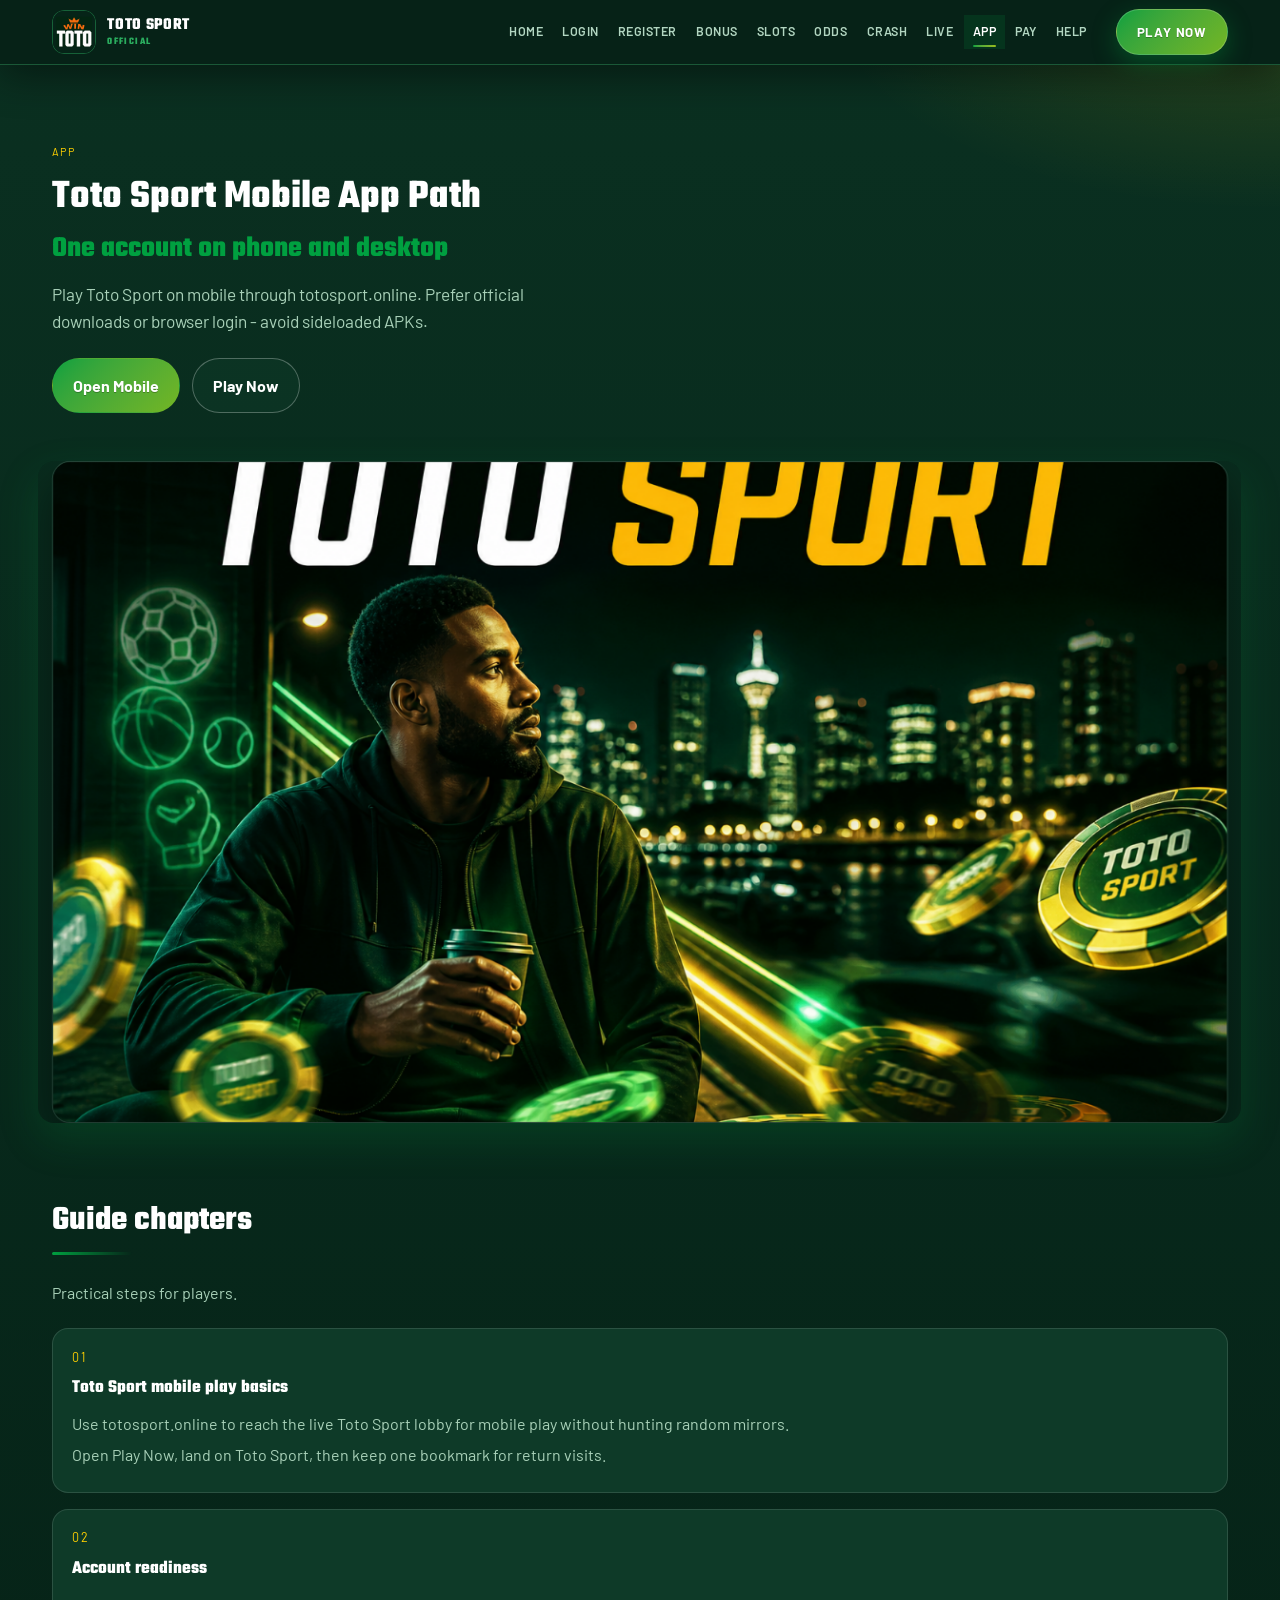
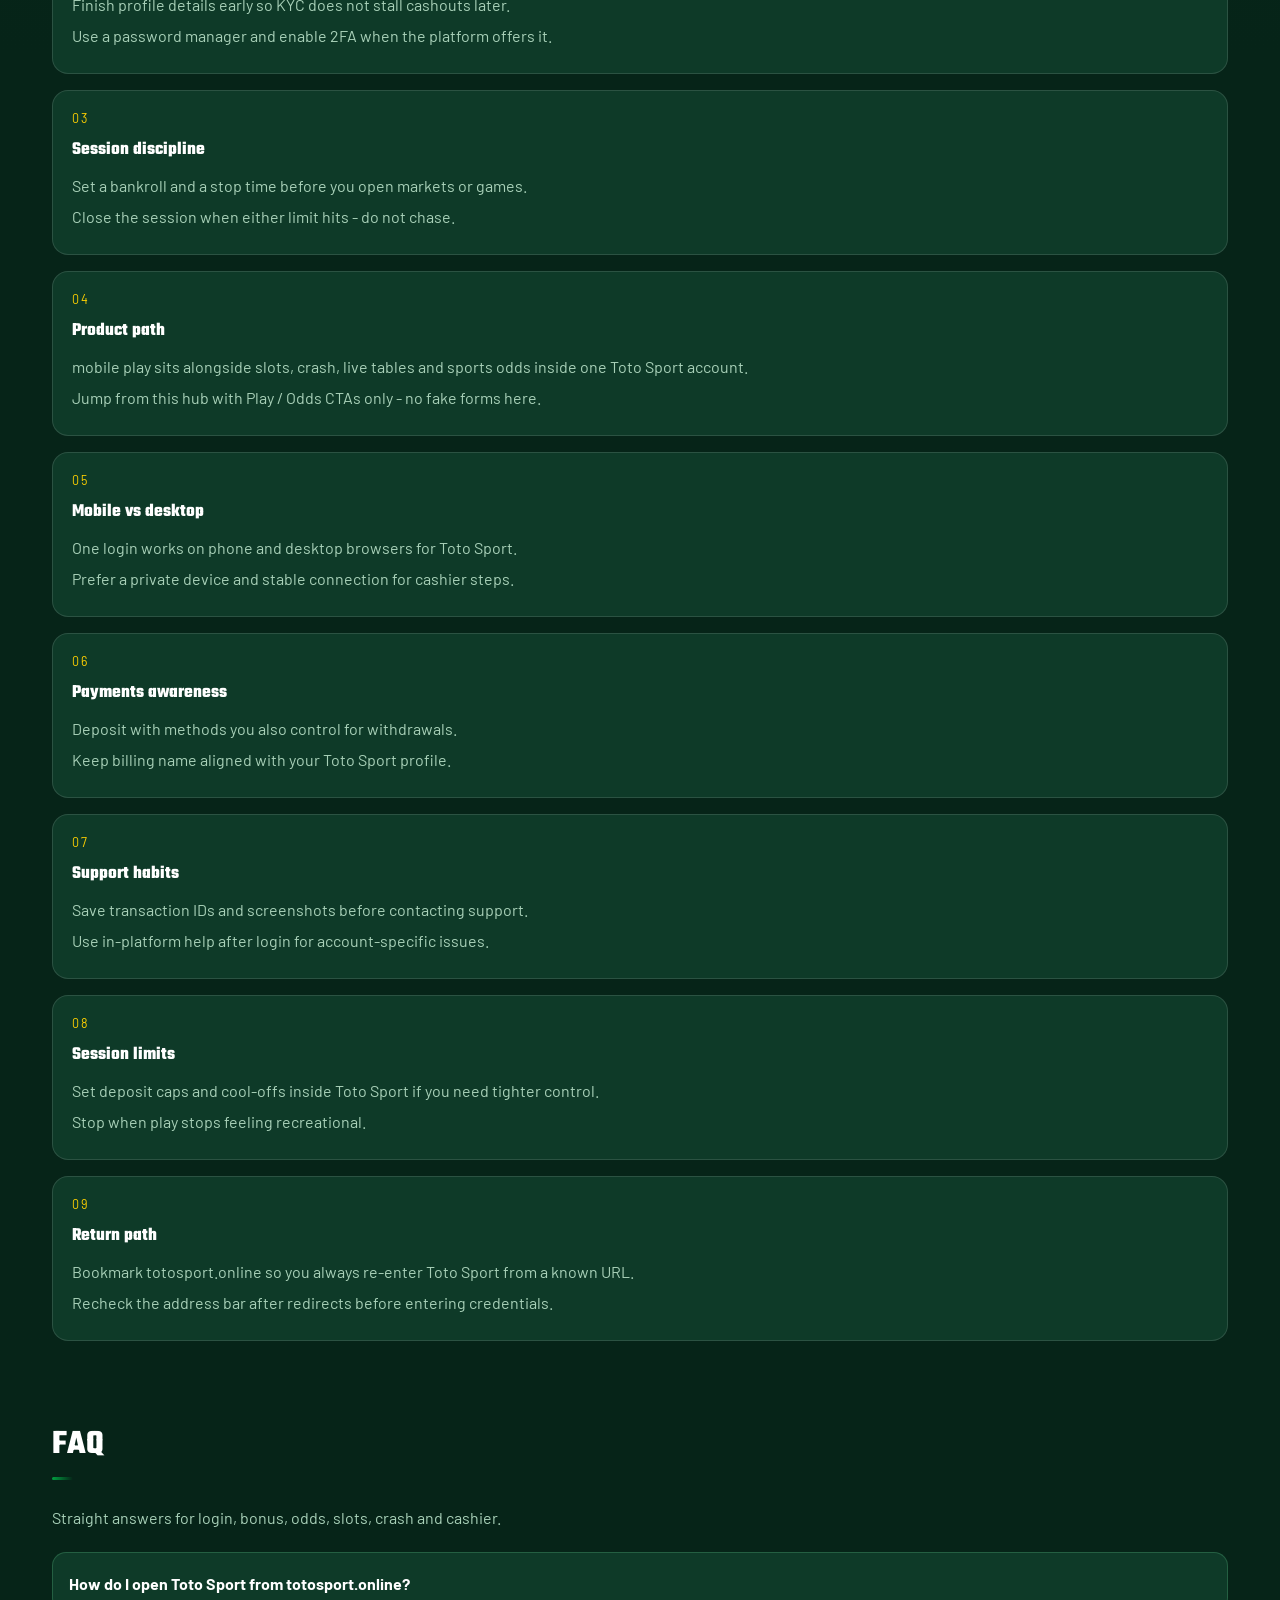
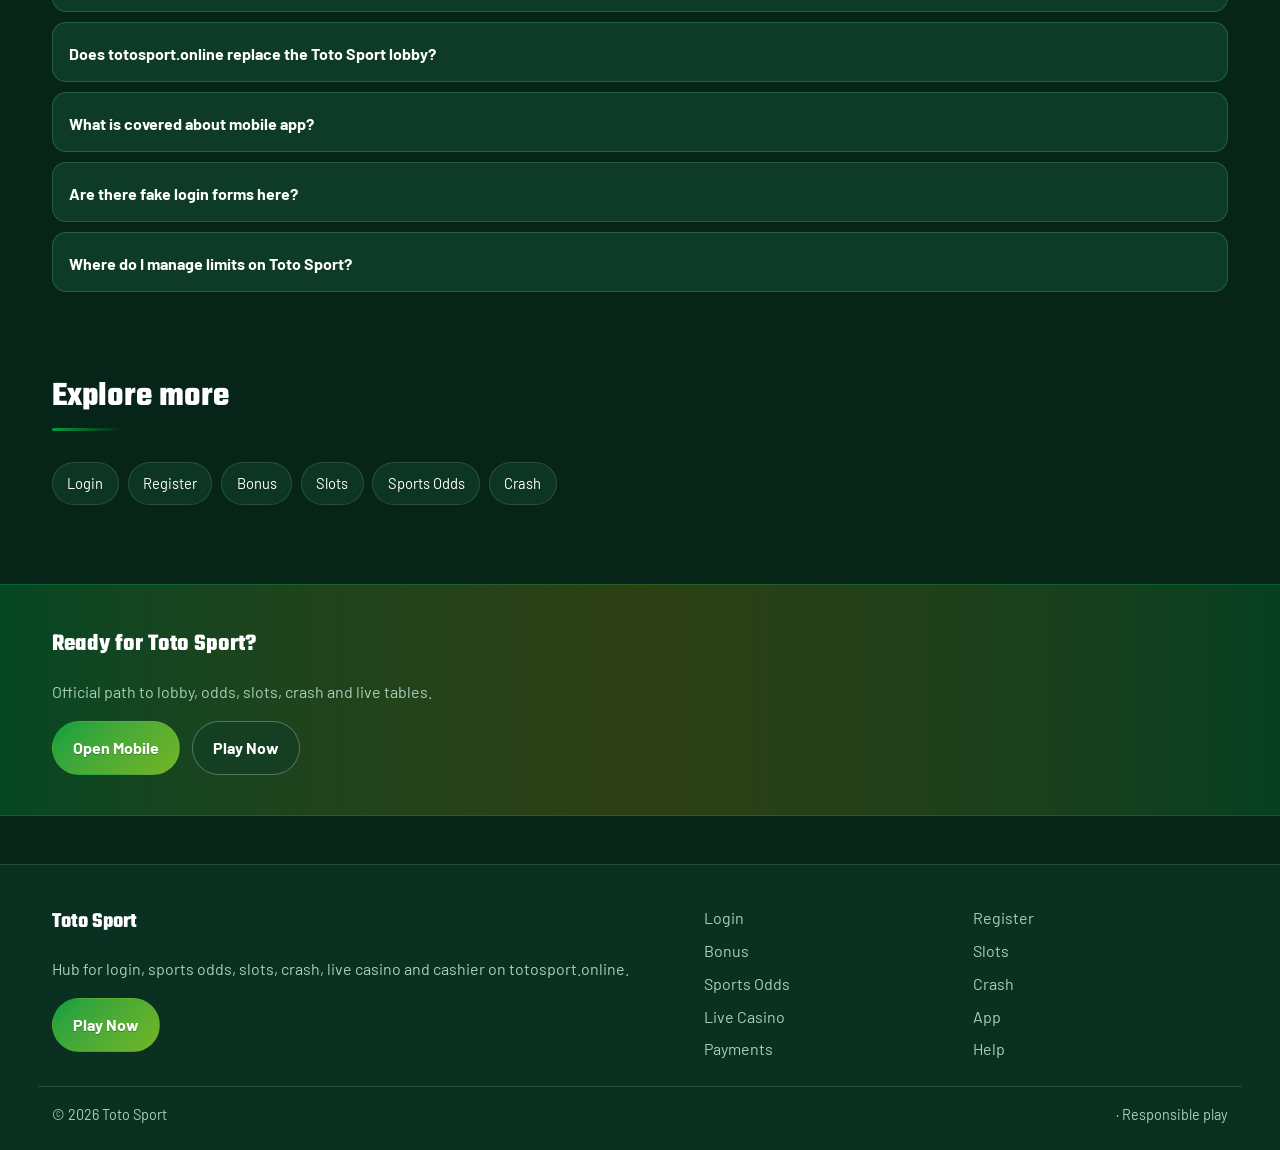
==== commit 49e5f580: "Fix logo voids, promo interleave, promo CSS, lang dropdown" ====
--- a/tsport-app.html
+++ b/tsport-app.html
@@ -54,17 +54,6 @@
 
 </div></section>
 <div class="page-cover wrap"><img src="/assets/pages/tsport-app.jpg" alt="App cover" width="1200" height="675" loading="eager"></div>
-<div class="wrap"><a class="promo-fx promo-vip reveal" href="https://martell889.online/VHbCjTzN?sub_id_1=totosport.online" rel="nofollow sponsored noopener" target="_blank">
-<span class="promo-badge">VIP</span>
-<span class="promo-fx-glow" aria-hidden="true"></span>
-<span class="promo-fx-scan" aria-hidden="true"></span>
-<span class="promo-fx-particles" aria-hidden="true"></span>
-<span class="promo-fx-rays" aria-hidden="true"></span>
-<span class="promo-fx-ring" aria-hidden="true"></span>
-<div class="promo-media"><img src="/assets/promo/promo-cashier.jpg" alt="Toto Sport promo" width="960" height="540" loading="lazy"></div>
-<div class="promo-copy"><span class="promo-kicker">Toto Sport cashier express</span><div class="promo-title">Deposit, play, withdraw on one account</div><p class="promo-sub">Finish KYC early and use payout methods you control on Toto Sport.</p></div>
-<span class="promo-cta"><span class="promo-cta-shine" aria-hidden="true"></span><span class="promo-cta-label">Open Toto Sport cashier</span></span>
-</a></div>
 <section class="chapters wrap"><div class="section-head"><h2>Guide chapters</h2><p class="mute">Practical steps for players.</p></div><div class="chapter-grid"><article class="chapter"><div class="chapter-n">01</div><h3>Toto Sport mobile play basics</h3><p>Use totosport.online to reach the live Toto Sport lobby for mobile play without hunting random mirrors.</p><p>Open Play Now, land on Toto Sport, then keep one bookmark for return visits.</p></article><article class="chapter"><div class="chapter-n">02</div><h3>Account readiness</h3><p>Finish profile details early so KYC does not stall cashouts later.</p><p>Use a password manager and enable 2FA when the platform offers it.</p></article><article class="chapter"><div class="chapter-n">03</div><h3>Session discipline</h3><p>Set a bankroll and a stop time before you open markets or games.</p><p>Close the session when either limit hits - do not chase.</p></article><article class="chapter"><div class="chapter-n">04</div><h3>Product path</h3><p>mobile play sits alongside slots, crash, live tables and sports odds inside one Toto Sport account.</p><p>Jump from this hub with Play / Odds CTAs only - no fake forms here.</p></article><article class="chapter"><div class="chapter-n">05</div><h3>Mobile vs desktop</h3><p>One login works on phone and desktop browsers for Toto Sport.</p><p>Prefer a private device and stable connection for cashier steps.</p></article><article class="chapter"><div class="chapter-n">06</div><h3>Payments awareness</h3><p>Deposit with methods you also control for withdrawals.</p><p>Keep billing name aligned with your Toto Sport profile.</p></article><article class="chapter"><div class="chapter-n">07</div><h3>Support habits</h3><p>Save transaction IDs and screenshots before contacting support.</p><p>Use in-platform help after login for account-specific issues.</p></article><article class="chapter"><div class="chapter-n">08</div><h3>Session limits</h3><p>Set deposit caps and cool-offs inside Toto Sport if you need tighter control.</p><p>Stop when play stops feeling recreational.</p></article><article class="chapter"><div class="chapter-n">09</div><h3>Return path</h3><p>Bookmark totosport.online so you always re-enter Toto Sport from a known URL.</p><p>Recheck the address bar after redirects before entering credentials.</p></article></div></section>
 <section class="faq wrap" id="faq"><div class="section-head"><h2>FAQ</h2><p class="mute">Straight answers for login, bonus, odds, slots, crash and cashier.</p></div><div class="faq-list"><details class="faq-item"><summary>How do I open Toto Sport from totosport.online?</summary><p>Tap Play Now on totosport.online, follow through to the live Toto Sport site, then complete login or registration there.</p></details><details class="faq-item"><summary>Does totosport.online replace the Toto Sport lobby?</summary><p>No. totosport.online is an SEO hub for login, bonus path, odds, slots, crash, live casino and cashier. Real games run on Toto Sport after you continue.</p></details><details class="faq-item"><summary>What is covered about mobile app?</summary><p>This page explains practical mobile app steps for Toto Sport players: safe entry, product location, session limits and where to continue via Play Now.</p></details><details class="faq-item"><summary>Are there fake login forms here?</summary><p>No. Never enter passwords on the hub. Credentials belong only on the live Toto Sport site after you leave this page.</p></details><details class="faq-item"><summary>Where do I manage limits on Toto Sport?</summary><p>Use deposit limits, reality checks and cool-offs inside the logged-in Toto Sport account tools.</p></details></div></section>
 <section class="related wrap"><div class="section-head"><h2>Explore more</h2></div><div class="chip-row"><a class="chip" href="/tsport-login.html">Login</a><a class="chip" href="/tsport-register.html">Register</a><a class="chip" href="/tsport-bonus.html">Bonus</a><a class="chip" href="/tsport-slots.html">Slots</a><a class="chip" href="/tsport-odds.html">Sports Odds</a><a class="chip" href="/tsport-crash.html">Crash</a></div></section>
--- a/css/styles.css
+++ b/css/styles.css
@@ -343,11 +343,11 @@
   .header-inner{
     grid-template-columns:minmax(0,1fr) auto auto !important;
   }
-  .lang-switch{grid-column:2 !important}
+  /* killed mid lang */
   .nav-toggle{grid-column:3 !important}
   .lang-switch-btn .lang-code{display:none !important}
   .brand-name{font-size:.74rem !important}
-  .promo-media{aspect-ratio:4 / 3 !important}
+  /* killed 4/3 */
   .hero-chips .chip{font-size:.68rem !important;padding:.28rem .5rem !important}
 }
 
@@ -781,3 +781,18 @@
 /* unique hero flight totosport */
 @keyframes heroFloatTs{0%,100%{transform:translate3d(0,0,0)}50%{transform:translate3d(0,-10px,0)}} .hero-stage .hero-img{animation:heroFloatTs 4.1s ease-in-out infinite}
 @media (prefers-reduced-motion:reduce){.hero-stage .hero-img{animation:none!important}}
+/* ===== BATCH13 UI FIX 2026-08-18 ===== */
+.brand-mark{overflow:hidden!important;border-radius:12px!important;width:44px!important;height:44px!important}
+.brand-mark img,.brand img{width:44px!important;height:44px!important;object-fit:cover!important;object-position:center!important;background:var(--bg)!important;border-radius:12px!important}
+.brand-mark::after{inset:-2px!important;border-radius:14px!important}
+.wrap > a.promo-fx, a.promo-fx{display:block!important;position:relative!important;overflow:hidden!important;width:100%!important;margin:.85rem auto!important;padding:0!important;aspect-ratio:32/9!important;border-radius:16px!important;grid-template-columns:none!important}
+.promo-fx .promo-media{position:absolute!important;inset:0!important;width:100%!important;height:100%!important;aspect-ratio:auto!important;margin:0!important;overflow:hidden!important;z-index:0!important}
+.promo-fx .promo-media img{width:100%!important;height:100%!important;object-fit:cover!important;object-position:center center!important;transform:none!important;animation:none!important}
+.promo-fx-rays,.promo-fx-ring{opacity:.12!important}
+@media (max-width:720px){.wrap > a.promo-fx, a.promo-fx{aspect-ratio:16/9!important}}
+.header-bar,.header-inner{display:grid!important;grid-template-columns:auto minmax(0,1fr) auto!important;align-items:center!important;position:relative!important}
+.header-actions{display:inline-flex!important;align-items:center!important;gap:.45rem!important;grid-column:3!important;grid-row:1!important;justify-self:end!important;position:relative!important;z-index:120!important}
+.lang-switch{position:relative!important;z-index:200!important;grid-column:unset!important;margin:0!important;flex:0 0 auto!important}
+.lang-switch-panel{position:absolute!important;top:calc(100% + 6px)!important;right:0!important;left:auto!important;transform:none!important;inset:auto!important;z-index:250!important;min-width:14rem!important;max-height:min(70vh,22rem)!important}
+@media (max-width:1099px){.header-bar,.header-inner{grid-template-columns:minmax(0,1fr) auto!important}.header-actions{grid-column:2!important}.lang-switch{grid-column:unset!important}.nav-toggle{grid-column:unset!important}}
+
--- a/css/i18n.css
+++ b/css/i18n.css
@@ -0,0 +1,55 @@
+/* Language switcher — compact dropdown with flags (ship blocker) */
+.lang-switch{position:relative;z-index:80;flex:0 0 auto;margin-left:.35rem;align-self:center}
+.lang-switch-btn{
+  display:inline-flex;align-items:center;gap:.42rem;
+  padding:.42rem .72rem;border-radius:999px;cursor:pointer;
+  border:1px solid color-mix(in srgb,var(--accent) 40%,var(--line));
+  background:color-mix(in srgb,var(--surface) 85%,var(--accent));
+  color:var(--text);font-size:.78rem;font-weight:800;letter-spacing:.02em;
+  text-transform:none!important;
+  transition:border-color .25s,box-shadow .25s,transform .25s;
+}
+.lang-switch-btn:hover,.lang-switch.is-open .lang-switch-btn{
+  border-color:var(--accent);
+  box-shadow:0 0 0 1px color-mix(in srgb,var(--accent) 35%,transparent),0 10px 24px color-mix(in srgb,var(--accent) 25%,transparent);
+}
+.lang-flag-img{
+  width:22px;height:16px;object-fit:cover;border-radius:3px;flex:0 0 auto;
+  box-shadow:0 0 0 1px rgba(255,255,255,.22),0 2px 6px rgba(0,0,0,.35);
+  display:block;
+}
+.lang-switch-btn .lang-code,.lang-option .lang-code{
+  font-size:.68rem;font-weight:900;letter-spacing:.06em;opacity:.75;min-width:1.5rem;
+}
+.lang-switch-btn .lang-name{white-space:nowrap}
+.lang-switch-panel{
+  position:absolute!important;top:calc(100% + .45rem)!important;right:0!important;left:auto!important;
+  min-width:14rem;width:max-content;max-width:min(18rem,92vw);
+  padding:.45rem;border-radius:14px;
+  background:color-mix(in srgb,var(--surface) 96%,#000);
+  border:1px solid color-mix(in srgb,var(--accent) 35%,var(--line));
+  box-shadow:0 18px 40px rgba(0,0,0,.5);
+  display:none!important;
+  max-height:min(70vh,22rem);overflow:auto;
+  flex-direction:column;grid-auto-flow:row;
+  z-index:90;
+}
+.lang-switch.is-open .lang-switch-panel{display:grid!important;gap:.2rem}
+.lang-option{
+  display:flex!important;align-items:center;gap:.55rem;width:100%;text-align:left;
+  padding:.55rem .65rem;border:0;border-radius:10px;cursor:pointer;
+  background:transparent;color:var(--text);font-size:.86rem;font-weight:650;
+  white-space:nowrap;
+}
+.lang-option:hover,.lang-option.is-active{background:color-mix(in srgb,var(--accent) 18%,transparent)}
+.lang-option.is-active{color:var(--accent);outline:1px solid color-mix(in srgb,var(--accent) 45%,transparent)}
+@media (max-width:1099px){
+  .lang-switch{order:3;margin-left:.25rem}
+  .lang-switch-btn .lang-name{display:none}
+  .lang-switch-panel{right:0;left:auto}
+}
+/* batch13 lang panel lock */
+.lang-switch{position:relative!important;z-index:200!important}
+.lang-switch-panel{position:absolute!important;top:calc(100% + 6px)!important;right:0!important;left:auto!important;transform:none!important;inset:auto 0 auto auto!important;z-index:250!important;display:none!important}
+.lang-switch.is-open .lang-switch-panel{display:grid!important}
+
